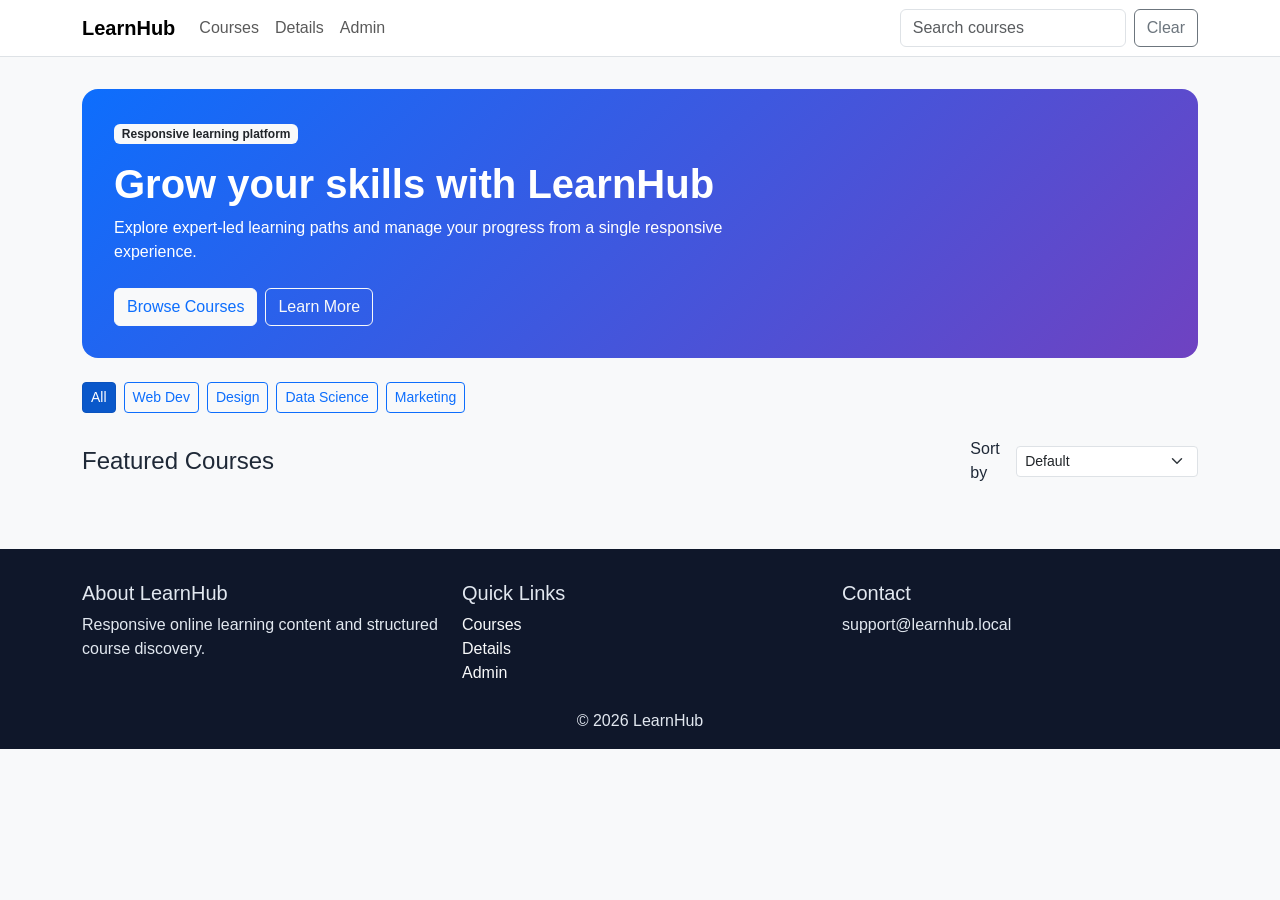
==== index.html @ 7206ac58 "feat(ui): implement raw skeleton pages" ====
<!DOCTYPE html>
<html lang="en">
  <head>
    <meta charset="UTF-8" />
    <meta name="viewport" content="width=device-width, initial-scale=1.0" />
    <title>LearnHub - Course Catalog</title>
    <link
      href="https://cdn.jsdelivr.net/npm/bootstrap@5.3.3/dist/css/bootstrap.min.css"
      rel="stylesheet"
      integrity="sha384-QWTKZyjpPEjISv5WaRU9OFeRpok6YctnYmDr5pNlyT2bRjXh0JMhjY6hW+ALEwIH"
      crossorigin="anonymous"
    />
    <link rel="stylesheet" href="css/style.css" />
    <link rel="stylesheet" href="css/components.css" />
  </head>
  <body data-page="index" data-controller="course-list-page" class="page-shell">
    <header class="site-header">
      <nav class="navbar navbar-expand-lg navbar-light" id="site-navbar">
        <div class="container">
          <a class="navbar-brand" href="index.html">LearnHub</a>
          <button class="navbar-toggler" type="button" data-bs-toggle="collapse" data-bs-target="#primary-nav">
            <span class="navbar-toggler-icon"></span>
          </button>
          <div class="collapse navbar-collapse" id="primary-nav">
            <ul class="navbar-nav me-auto mb-2 mb-lg-0">
              <li class="nav-item"><a class="nav-link" href="index.html">Courses</a></li>
              <li class="nav-item"><a class="nav-link" href="course-detail.html">Details</a></li>
              <li class="nav-item"><a class="nav-link" href="admin.html">Admin</a></li>
            </ul>
            <form class="d-flex gap-2" role="search">
              <input
                id="course-search"
                class="form-control"
                type="search"
                placeholder="Search courses"
                aria-label="Search courses"
                data-search-input
              />
              <button id="clear-search" class="btn btn-outline-secondary" type="button">Clear</button>
            </form>
          </div>
        </div>
      </nav>
    </header>

    <main class="site-main" id="main-content">
      <div class="container">
        <section class="hero-banner content-section" id="hero-banner" data-controller="hero-banner">
          <div class="row align-items-center g-4">
            <div class="col-lg-8">
              <span class="badge bg-light text-dark mb-3">Responsive learning platform</span>
              <h1 class="display-6 fw-bold">Grow your skills with LearnHub</h1>
              <p class="mb-4">Explore expert-led learning paths and manage your progress from a single responsive experience.</p>
              <div class="d-flex flex-wrap gap-2">
                <a class="btn btn-light" href="#course-grid">Browse Courses</a>
                <a class="btn btn-outline-light" href="course-detail.html">Learn More</a>
              </div>
            </div>
          </div>
        </section>

        <section class="content-section" id="category-section" data-controller="category-filter">
          <div class="d-flex flex-wrap gap-2" id="category-tabs" data-category-tabs>
            <button class="btn btn-sm btn-primary active" type="button" data-category="all">All</button>
            <button class="btn btn-sm btn-outline-primary" type="button" data-category="web-dev">Web Dev</button>
            <button class="btn btn-sm btn-outline-primary" type="button" data-category="design">Design</button>
            <button class="btn btn-sm btn-outline-primary" type="button" data-category="data-science">Data Science</button>
            <button class="btn btn-sm btn-outline-primary" type="button" data-category="marketing">Marketing</button>
          </div>
        </section>

        <section class="content-section" id="course-list-section" data-controller="course-grid-section">
          <div class="d-flex flex-column flex-md-row align-items-md-center justify-content-between gap-2 mb-3">
            <h2 class="h4 mb-0">Featured Courses</h2>
            <div class="d-flex align-items-center gap-2">
              <label class="form-label mb-0" for="sort-course-list">Sort by</label>
              <select id="sort-course-list" class="form-select form-select-sm" data-sort-select>
                <option value="default">Default</option>
                <option value="price-asc">Price: Low to High</option>
                <option value="price-desc">Price: High to Low</option>
                <option value="rating-desc">Rating: High to Low</option>
              </select>
            </div>
          </div>
          <div id="course-grid" class="row g-4" data-course-grid></div>
          <div id="course-empty-state" class="empty-state d-none" data-empty-state>No courses found.</div>
        </section>
      </div>
    </main>

    <footer class="site-footer">
      <div class="container">
        <div class="row g-4">
          <div class="col-md-4">
            <h5>About LearnHub</h5>
            <p class="mb-0">Responsive online learning content and structured course discovery.</p>
          </div>
          <div class="col-md-4">
            <h5>Quick Links</h5>
            <ul class="list-unstyled mb-0">
              <li><a class="text-decoration-none text-light" href="index.html">Courses</a></li>
              <li><a class="text-decoration-none text-light" href="course-detail.html">Details</a></li>
              <li><a class="text-decoration-none text-light" href="admin.html">Admin</a></li>
            </ul>
          </div>
          <div class="col-md-4">
            <h5>Contact</h5>
            <p class="mb-0">support@learnhub.local</p>
          </div>
        </div>
        <p class="text-center mt-4 mb-0">© 2026 LearnHub</p>
      </div>
    </footer>

    <script src="https://cdn.jsdelivr.net/npm/bootstrap@5.3.3/dist/js/bootstrap.bundle.min.js" integrity="sha384-YvpcrYf0tY3lHB60NNkmXc5s9fDVZLESaAA55NDzOxhy9GkcIdslK1eN7N6jIeHz" crossorigin="anonymous"></script>
    <script src="js/app.js"></script>
    <script src="js/controllers/index-controller.js"></script>
    <script src="js/pages/index.js"></script>
  </body>
</html>
---- css/style.css ----
/* Global foundation styles */
:root {
  --brand-primary: #0d6efd;
  --brand-primary-dark: #0b5ed7;
  --surface: #ffffff;
  --surface-muted: #f8f9fa;
  --text: #1f2937;
  --muted: #6c757d;
  --border: #dee2e6;
  --shadow: 0 0.5rem 1rem rgba(0, 0, 0, 0.08);
  --radius: 0.75rem;
}

* {
  box-sizing: border-box;
}

body {
  font-family: "Segoe UI", Roboto, Helvetica, Arial, sans-serif;
  margin: 0;
  background: var(--surface-muted);
  color: var(--text);
}

img {
  max-width: 100%;
  display: block;
}

.page-shell {
  min-height: 100vh;
}

.site-header {
  background: var(--surface);
  border-bottom: 1px solid var(--border);
}

.site-main {
  padding: 2rem 0 3rem;
}

.site-footer {
  background: #0f172a;
  color: #e2e8f0;
  padding: 2rem 0 1rem;
}

.page-card {
  background: var(--surface);
  border: 1px solid var(--border);
  border-radius: var(--radius);
  box-shadow: var(--shadow);
}

.content-section {
  margin-bottom: 1.5rem;
}

.panel-heading {
  margin-bottom: 1rem;
}

[data-controller] {
  min-height: 1px;
}

@media (max-width: 767.98px) {
  .site-main {
    padding-top: 1rem;
  }
}
---- css/components.css ----
/* Shared component styles */
.navbar-brand {
  font-weight: 700;
}

.hero-banner {
  background: linear-gradient(135deg, #0d6efd, #6f42c1);
  color: #fff;
  border-radius: 1rem;
  padding: 2rem;
}

.hero-banner .btn-light {
  color: #0d6efd;
}

.card-hover {
  transition: transform 0.15s ease, box-shadow 0.15s ease;
}

.card-hover:hover {
  transform: translateY(-2px);
  box-shadow: 0 0.75rem 1.25rem rgba(0, 0, 0, 0.12);
}

.status-pill {
  display: inline-flex;
  align-items: center;
  gap: 0.25rem;
  padding: 0.3rem 0.65rem;
  border-radius: 999px;
  background: rgba(13, 110, 253, 0.1);
  color: var(--brand-primary-dark);
  font-size: 0.85rem;
}

.empty-state {
  padding: 1.5rem;
  border: 1px dashed var(--border);
  border-radius: var(--radius);
  text-align: center;
  background: #fff;
}
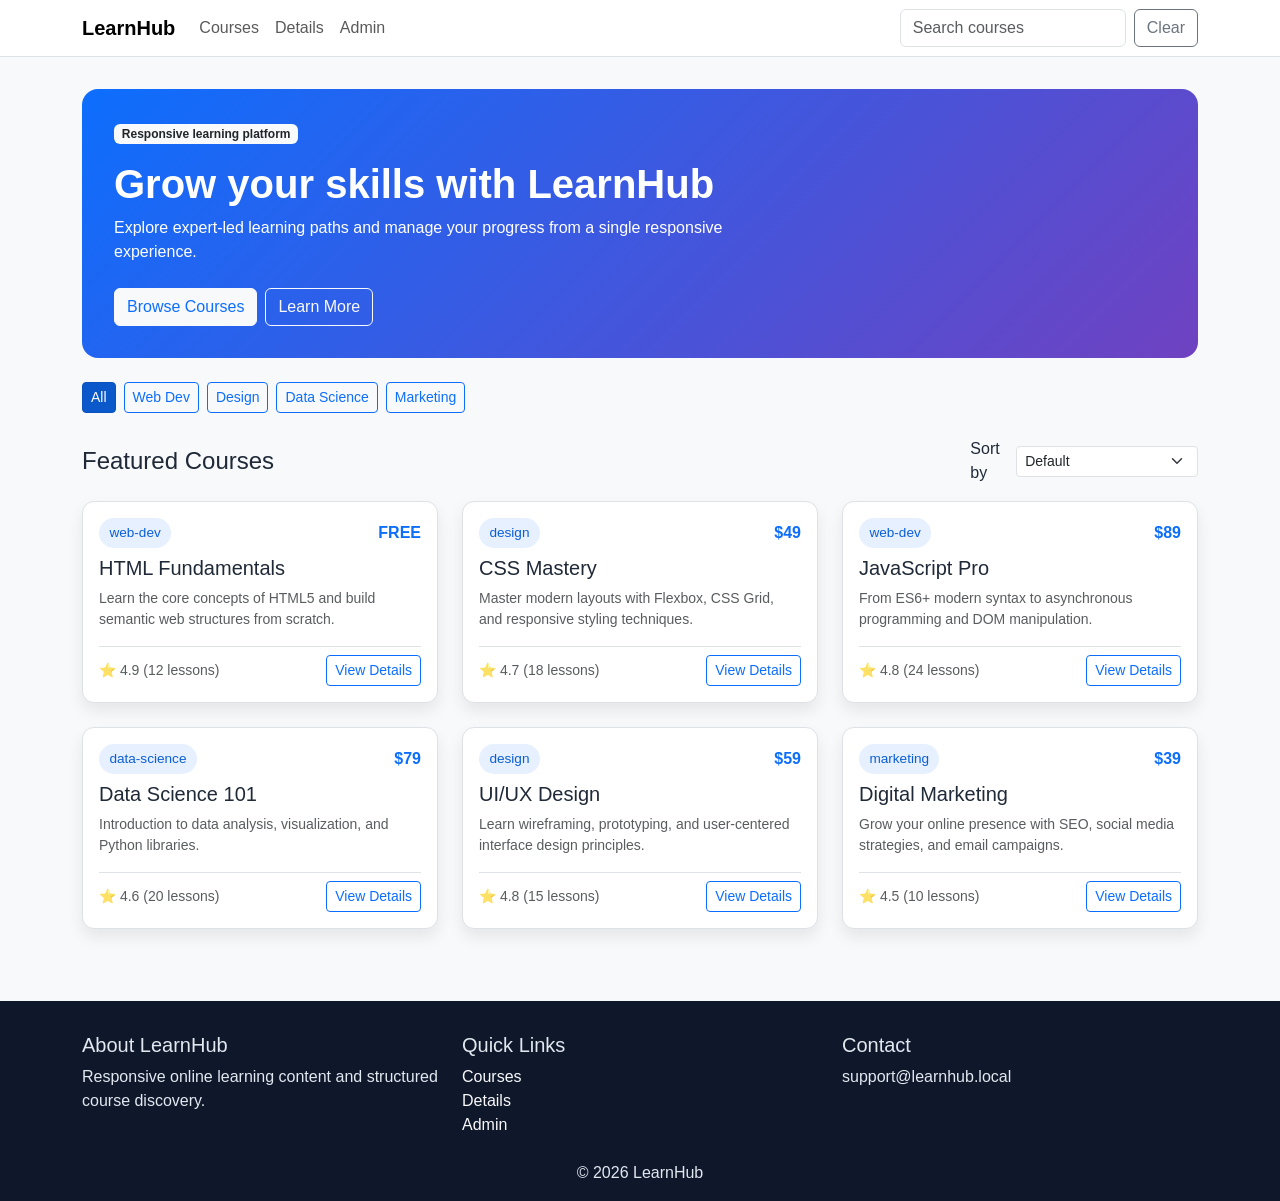
==== commit 0b9e737a: "đã thay đổi ở app.js js/controllers, html, css" ====
--- a/index.html
+++ b/index.html
@@ -27,7 +27,7 @@
               <li class="nav-item"><a class="nav-link" href="course-detail.html">Details</a></li>
               <li class="nav-item"><a class="nav-link" href="admin.html">Admin</a></li>
             </ul>
-            <form class="d-flex gap-2" role="search">
+            <form class="d-flex gap-2" role="search" onsubmit="return false;">
               <input
                 id="course-search"
                 class="form-control"
@@ -83,7 +83,7 @@
             </div>
           </div>
           <div id="course-grid" class="row g-4" data-course-grid></div>
-          <div id="course-empty-state" class="empty-state d-none" data-empty-state>No courses found.</div>
+          <div id="course-empty-state" class="empty-state d-none mt-3" data-empty-state>No courses found.</div>
         </section>
       </div>
     </main>
@@ -117,4 +117,4 @@
     <script src="js/controllers/index-controller.js"></script>
     <script src="js/pages/index.js"></script>
   </body>
-</html>
+</html>
--- a/css/style.css
+++ b/css/style.css
@@ -69,4 +69,4 @@
   .site-main {
     padding-top: 1rem;
   }
-}
+}
--- a/css/components.css
+++ b/css/components.css
@@ -40,4 +40,4 @@
   border-radius: var(--radius);
   text-align: center;
   background: #fff;
-}
+}
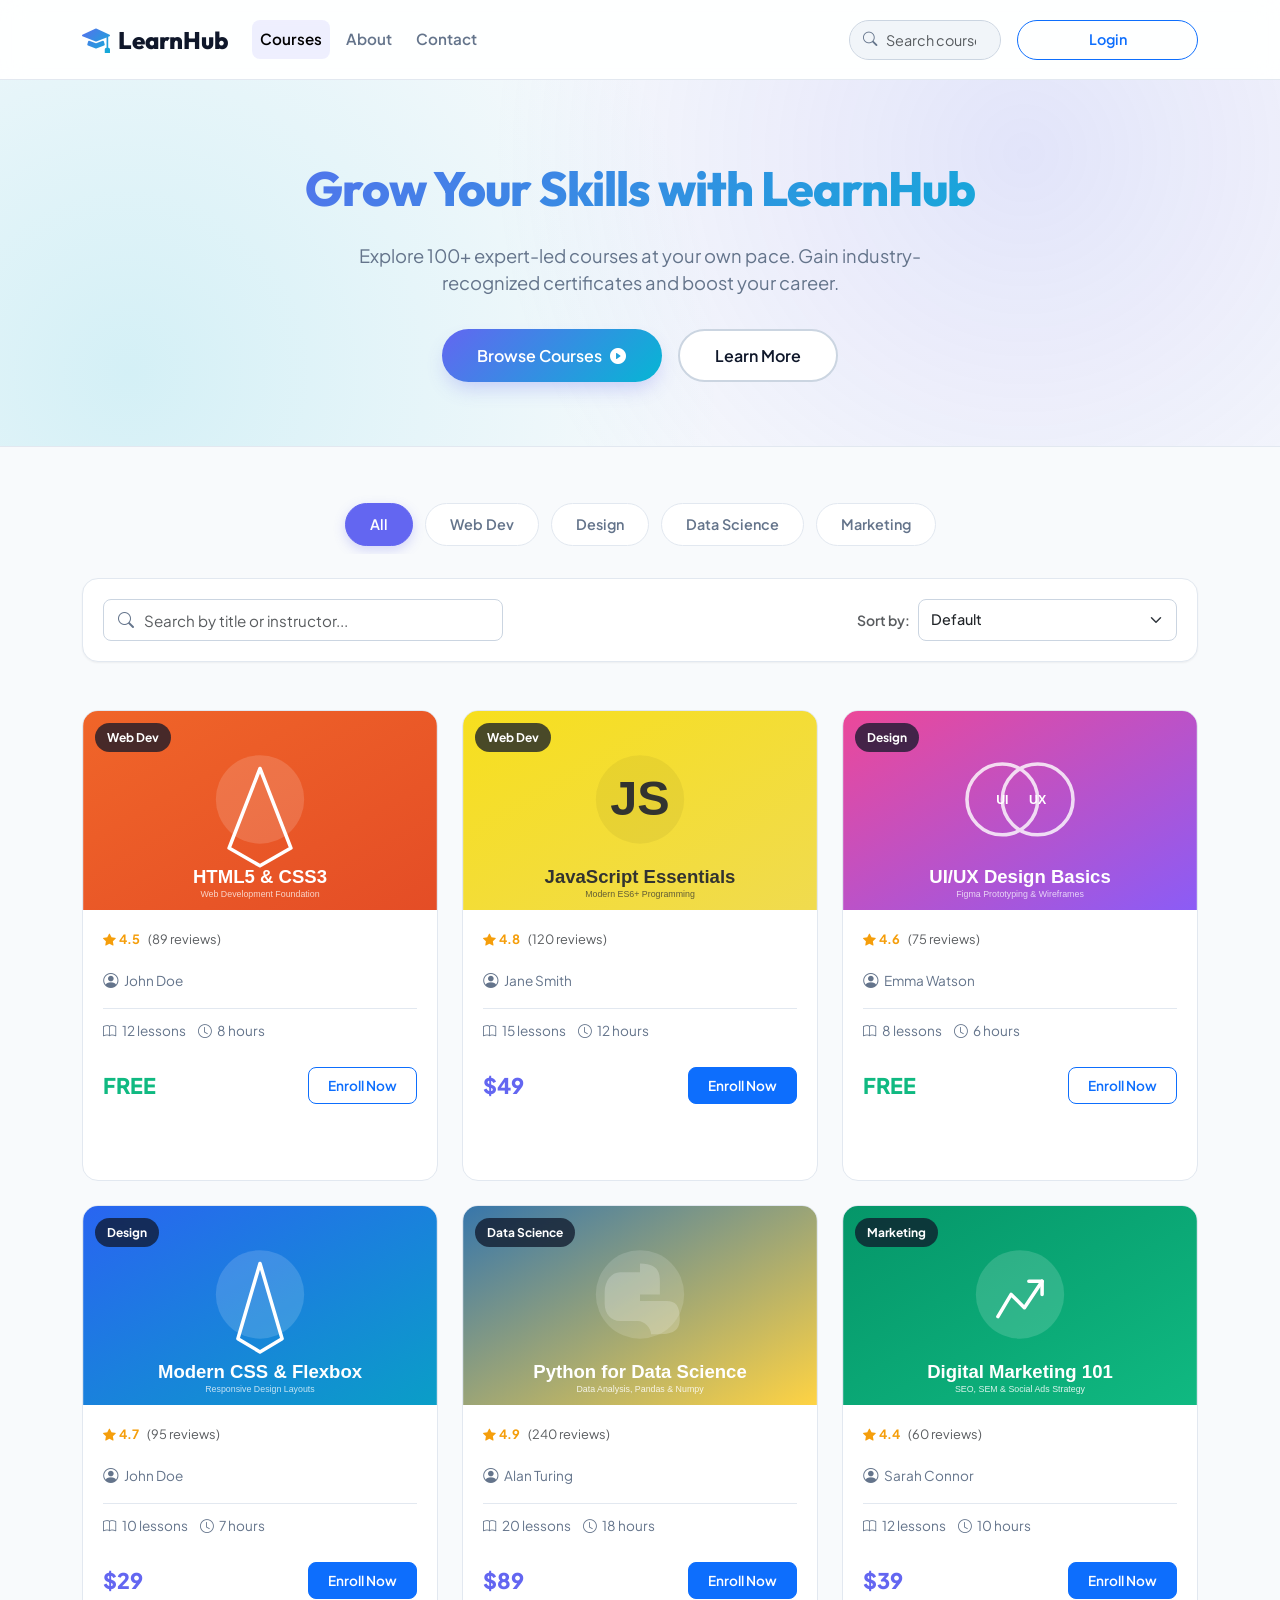
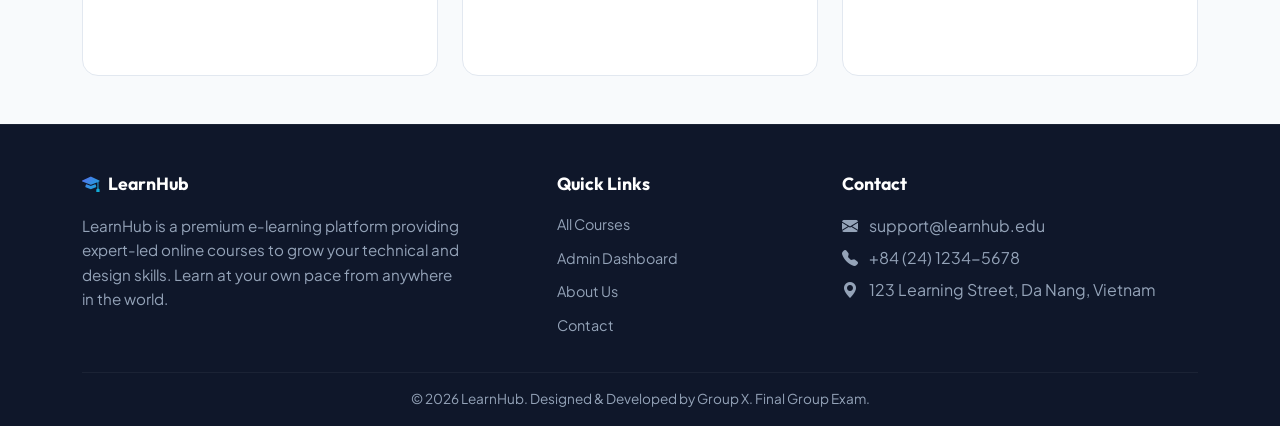
==== commit 64948040: "feat(fe): add static ui code" ====
--- a/index.html
+++ b/index.html
@@ -1,120 +1,344 @@
 <!DOCTYPE html>
-<html lang="en">
-  <head>
-    <meta charset="UTF-8" />
-    <meta name="viewport" content="width=device-width, initial-scale=1.0" />
-    <title>LearnHub - Course Catalog</title>
-    <link
-      href="https://cdn.jsdelivr.net/npm/bootstrap@5.3.3/dist/css/bootstrap.min.css"
-      rel="stylesheet"
-      integrity="sha384-QWTKZyjpPEjISv5WaRU9OFeRpok6YctnYmDr5pNlyT2bRjXh0JMhjY6hW+ALEwIH"
-      crossorigin="anonymous"
-    />
-    <link rel="stylesheet" href="css/style.css" />
-    <link rel="stylesheet" href="css/components.css" />
-  </head>
-  <body data-page="index" data-controller="course-list-page" class="page-shell">
-    <header class="site-header">
-      <nav class="navbar navbar-expand-lg navbar-light" id="site-navbar">
+<html lang="vi">
+<head>
+    <meta charset="UTF-8">
+    <meta name="viewport" content="width=device-width, initial-scale=1.0">
+    <title>LearnHub - Nền Tảng Học Trực Tuyến Hàng Đầu</title>
+    
+    <!-- Google Fonts -->
+    <link rel="preconnect" href="https://fonts.googleapis.com">
+    <link rel="preconnect" href="https://fonts.gstatic.com" crossorigin>
+    <link href="https://fonts.googleapis.com/css2?family=Outfit:wght@300;400;500;600;700;800&family=Plus+Jakarta+Sans:wght@300;400;500;600;700;800&display=swap" rel="stylesheet">
+    
+    <!-- Bootstrap CSS CDN + Bootstrap Icons CDN -->
+    <link rel="stylesheet" href="https://cdn.jsdelivr.net/npm/bootstrap@5.3.3/dist/css/bootstrap.min.css">
+    <link rel="stylesheet" href="https://cdn.jsdelivr.net/npm/bootstrap-icons@1.11.2/font/bootstrap-icons.min.css">
+    
+    <!-- Custom Style -->
+    <link rel="stylesheet" href="style.css">
+</head>
+<body>
+
+    <!-- Shared Navbar -->
+    <nav class="navbar navbar-expand-lg navbar-custom">
         <div class="container">
-          <a class="navbar-brand" href="index.html">LearnHub</a>
-          <button class="navbar-toggler" type="button" data-bs-toggle="collapse" data-bs-target="#primary-nav">
-            <span class="navbar-toggler-icon"></span>
-          </button>
-          <div class="collapse navbar-collapse" id="primary-nav">
-            <ul class="navbar-nav me-auto mb-2 mb-lg-0">
-              <li class="nav-item"><a class="nav-link" href="index.html">Courses</a></li>
-              <li class="nav-item"><a class="nav-link" href="course-detail.html">Details</a></li>
-              <li class="nav-item"><a class="nav-link" href="admin.html">Admin</a></li>
-            </ul>
-            <form class="d-flex gap-2" role="search" onsubmit="return false;">
-              <input
-                id="course-search"
-                class="form-control"
-                type="search"
-                placeholder="Search courses"
-                aria-label="Search courses"
-                data-search-input
-              />
-              <button id="clear-search" class="btn btn-outline-secondary" type="button">Clear</button>
-            </form>
-          </div>
-        </div>
-      </nav>
-    </header>
-
-    <main class="site-main" id="main-content">
-      <div class="container">
-        <section class="hero-banner content-section" id="hero-banner" data-controller="hero-banner">
-          <div class="row align-items-center g-4">
-            <div class="col-lg-8">
-              <span class="badge bg-light text-dark mb-3">Responsive learning platform</span>
-              <h1 class="display-6 fw-bold">Grow your skills with LearnHub</h1>
-              <p class="mb-4">Explore expert-led learning paths and manage your progress from a single responsive experience.</p>
-              <div class="d-flex flex-wrap gap-2">
-                <a class="btn btn-light" href="#course-grid">Browse Courses</a>
-                <a class="btn btn-outline-light" href="course-detail.html">Learn More</a>
-              </div>
-            </div>
-          </div>
-        </section>
-
-        <section class="content-section" id="category-section" data-controller="category-filter">
-          <div class="d-flex flex-wrap gap-2" id="category-tabs" data-category-tabs>
-            <button class="btn btn-sm btn-primary active" type="button" data-category="all">All</button>
-            <button class="btn btn-sm btn-outline-primary" type="button" data-category="web-dev">Web Dev</button>
-            <button class="btn btn-sm btn-outline-primary" type="button" data-category="design">Design</button>
-            <button class="btn btn-sm btn-outline-primary" type="button" data-category="data-science">Data Science</button>
-            <button class="btn btn-sm btn-outline-primary" type="button" data-category="marketing">Marketing</button>
-          </div>
-        </section>
-
-        <section class="content-section" id="course-list-section" data-controller="course-grid-section">
-          <div class="d-flex flex-column flex-md-row align-items-md-center justify-content-between gap-2 mb-3">
-            <h2 class="h4 mb-0">Featured Courses</h2>
-            <div class="d-flex align-items-center gap-2">
-              <label class="form-label mb-0" for="sort-course-list">Sort by</label>
-              <select id="sort-course-list" class="form-select form-select-sm" data-sort-select>
-                <option value="default">Default</option>
-                <option value="price-asc">Price: Low to High</option>
-                <option value="price-desc">Price: High to Low</option>
-                <option value="rating-desc">Rating: High to Low</option>
-              </select>
-            </div>
-          </div>
-          <div id="course-grid" class="row g-4" data-course-grid></div>
-          <div id="course-empty-state" class="empty-state d-none mt-3" data-empty-state>No courses found.</div>
-        </section>
-      </div>
+            <a class="navbar-brand-custom" href="index.html" id="nav-logo">
+                <i class="bi bi-mortarboard-fill"></i>
+                <span>LearnHub</span>
+            </a>
+            
+            <button class="navbar-toggler border-0" type="button" data-bs-toggle="collapse" data-bs-target="#navbarContent" aria-controls="navbarContent" aria-expanded="false" aria-label="Toggle navigation">
+                <span class="navbar-toggler-icon"></span>
+            </button>
+            
+            <div class="collapse navbar-collapse" id="navbarContent">
+                <ul class="navbar-nav me-auto mb-2 mb-lg-0 ms-lg-4 gap-2">
+                    <li class="nav-item">
+                        <a class="nav-link nav-link-custom active" href="index.html" id="nav-home">Courses</a>
+                    </li>
+                    <li class="nav-item">
+                        <a class="nav-link nav-link-custom" href="#" id="nav-about">About</a>
+                    </li>
+                    <li class="nav-item">
+                        <a class="nav-link nav-link-custom" href="#" id="nav-contact">Contact</a>
+                    </li>
+                </ul>
+                
+                <div class="d-flex align-items-center flex-column flex-lg-row gap-3">
+                    <!-- Search Input in Navbar -->
+                    <div class="nav-search w-100">
+                        <i class="bi bi-search"></i>
+                        <input type="text" class="form-control" id="nav-search-input" placeholder="Search courses...">
+                        <i class="bi bi-x-circle-fill clear-search" id="nav-search-clear" aria-label="Clear Search"></i>
+                    </div>
+                    
+                    <button class="btn btn-outline-primary btn-login w-100" id="btn-login-trigger">Login</button>
+                </div>
+            </div>
+        </div>
+    </nav>
+
+    <!-- Hero Section -->
+    <section class="hero-section">
+        <div class="container">
+            <h1 class="hero-title text-gradient">Grow Your Skills with LearnHub</h1>
+            <p class="hero-desc">Explore 100+ expert-led courses at your own pace. Gain industry-recognized certificates and boost your career.</p>
+            <div class="d-flex flex-column flex-sm-row justify-content-center gap-3">
+                <a href="#courses-area" class="btn btn-hero-primary d-inline-flex align-items-center justify-content-center gap-2">
+                    Browse Courses <i class="bi bi-play-circle-fill"></i>
+                </a>
+                <a href="#" class="btn btn-hero-secondary">Learn More</a>
+            </div>
+        </div>
+    </section>
+
+    <!-- Main Workspace -->
+    <main class="container py-5" id="courses-area">
+        
+        <!-- Category Filter Tabs -->
+        <div class="category-tabs-container mb-4">
+            <div class="category-tabs" id="category-tabs-list" role="tablist">
+                <button class="category-tab active" data-category="All" role="tab" aria-selected="true">All</button>
+                <button class="category-tab" data-category="Web Dev" role="tab" aria-selected="false">Web Dev</button>
+                <button class="category-tab" data-category="Design" role="tab" aria-selected="false">Design</button>
+                <button class="category-tab" data-category="Data Science" role="tab" aria-selected="false">Data Science</button>
+                <button class="category-tab" data-category="Marketing" role="tab" aria-selected="false">Marketing</button>
+            </div>
+        </div>
+
+        <!-- Toolbar / Controls (Search + Sort) -->
+        <div class="controls-container d-flex flex-column flex-md-row justify-content-between align-items-center gap-3 mb-5">
+            <div class="search-grid-control">
+                <i class="bi bi-search"></i>
+                <input type="text" class="form-control" id="grid-search-input" placeholder="Search by title or instructor...">
+            </div>
+            
+            <div class="d-flex align-items-center gap-2 w-100 justify-content-md-end" style="max-width: 320px;">
+                <label for="sort-dropdown" class="text-muted small fw-semibold text-nowrap">Sort by:</label>
+                <select class="form-select sort-select w-100" id="sort-dropdown">
+                    <option value="default" selected>Default</option>
+                    <option value="price-asc">Price: Low to High</option>
+                    <option value="price-desc">Price: High to Low</option>
+                    <option value="rating-desc">Rating: High to Low</option>
+                </select>
+            </div>
+        </div>
+
+        <!-- Course Cards Grid -->
+        <div class="row row-cols-1 row-cols-md-2 row-cols-lg-3 g-4" id="courses-grid">
+            
+            <!-- Card 1: HTML5 & CSS3 Fundamentals -->
+            <div class="col course-card-item" data-category="Web Dev" data-price="0" data-rating="4.5">
+                <div class="course-card">
+                    <div class="course-image-wrapper">
+                        <img src="images/html.svg" alt="HTML5 & CSS3 Fundamentals">
+                        <span class="course-badge">Web Dev</span>
+                    </div>
+                    <div class="course-body">
+                        <div class="course-meta">
+                            <span class="course-rating">
+                                <i class="bi bi-star-fill"></i> 4.5
+                            </span>
+                            <span class="text-muted">(89 reviews)</span>
+                        </div>
+                        <h3 class="course-title">HTML5 & CSS3 Fundamentals for Beginners</h3>
+                        <div class="course-instructor">
+                            <i class="bi bi-person-circle"></i>
+                            <span>John Doe</span>
+                        </div>
+                        <div class="course-info-list">
+                            <span><i class="bi bi-book"></i> 12 lessons</span>
+                            <span><i class="bi bi-clock"></i> 8 hours</span>
+                        </div>
+                    </div>
+                    <div class="course-footer">
+                        <span class="course-price free">FREE</span>
+                        <a href="course-detail.html?id=1" class="btn btn-outline-primary btn-enroll">Enroll Now</a>
+                    </div>
+                </div>
+            </div>
+
+            <!-- Card 2: JavaScript Essentials -->
+            <div class="col course-card-item" data-category="Web Dev" data-price="49" data-rating="4.8">
+                <div class="course-card">
+                    <div class="course-image-wrapper">
+                        <img src="images/javascript.svg" alt="JavaScript Essentials">
+                        <span class="course-badge">Web Dev</span>
+                    </div>
+                    <div class="course-body">
+                        <div class="course-meta">
+                            <span class="course-rating">
+                                <i class="bi bi-star-fill"></i> 4.8
+                            </span>
+                            <span class="text-muted">(120 reviews)</span>
+                        </div>
+                        <h3 class="course-title">JavaScript Essentials & ES6+ Concepts</h3>
+                        <div class="course-instructor">
+                            <i class="bi bi-person-circle"></i>
+                            <span>Jane Smith</span>
+                        </div>
+                        <div class="course-info-list">
+                            <span><i class="bi bi-book"></i> 15 lessons</span>
+                            <span><i class="bi bi-clock"></i> 12 hours</span>
+                        </div>
+                    </div>
+                    <div class="course-footer">
+                        <span class="course-price">$49</span>
+                        <a href="course-detail.html?id=2" class="btn btn-primary btn-enroll">Enroll Now</a>
+                    </div>
+                </div>
+            </div>
+
+            <!-- Card 3: UI/UX Design Basics -->
+            <div class="col course-card-item" data-category="Design" data-price="0" data-rating="4.6">
+                <div class="course-card">
+                    <div class="course-image-wrapper">
+                        <img src="images/uiux.svg" alt="UI/UX Design Basics">
+                        <span class="course-badge">Design</span>
+                    </div>
+                    <div class="course-body">
+                        <div class="course-meta">
+                            <span class="course-rating">
+                                <i class="bi bi-star-fill"></i> 4.6
+                            </span>
+                            <span class="text-muted">(75 reviews)</span>
+                        </div>
+                        <h3 class="course-title">UI/UX Design Basics & Figma Prototype</h3>
+                        <div class="course-instructor">
+                            <i class="bi bi-person-circle"></i>
+                            <span>Emma Watson</span>
+                        </div>
+                        <div class="course-info-list">
+                            <span><i class="bi bi-book"></i> 8 lessons</span>
+                            <span><i class="bi bi-clock"></i> 6 hours</span>
+                        </div>
+                    </div>
+                    <div class="course-footer">
+                        <span class="course-price free">FREE</span>
+                        <a href="course-detail.html?id=3" class="btn btn-outline-primary btn-enroll">Enroll Now</a>
+                    </div>
+                </div>
+            </div>
+
+            <!-- Card 4: Modern CSS & Responsive Design -->
+            <div class="col course-card-item" data-category="Design" data-price="29" data-rating="4.7">
+                <div class="course-card">
+                    <div class="course-image-wrapper">
+                        <img src="images/css.svg" alt="Modern CSS">
+                        <span class="course-badge">Design</span>
+                    </div>
+                    <div class="course-body">
+                        <div class="course-meta">
+                            <span class="course-rating">
+                                <i class="bi bi-star-fill"></i> 4.7
+                            </span>
+                            <span class="text-muted">(95 reviews)</span>
+                        </div>
+                        <h3 class="course-title">Modern CSS: Flexbox, Grid & Sass</h3>
+                        <div class="course-instructor">
+                            <i class="bi bi-person-circle"></i>
+                            <span>John Doe</span>
+                        </div>
+                        <div class="course-info-list">
+                            <span><i class="bi bi-book"></i> 10 lessons</span>
+                            <span><i class="bi bi-clock"></i> 7 hours</span>
+                        </div>
+                    </div>
+                    <div class="course-footer">
+                        <span class="course-price">$29</span>
+                        <a href="course-detail.html?id=4" class="btn btn-primary btn-enroll">Enroll Now</a>
+                    </div>
+                </div>
+            </div>
+
+            <!-- Card 5: Python for Data Science -->
+            <div class="col course-card-item" data-category="Data Science" data-price="89" data-rating="4.9">
+                <div class="course-card">
+                    <div class="course-image-wrapper">
+                        <img src="images/python.svg" alt="Python for Data Science">
+                        <span class="course-badge">Data Science</span>
+                    </div>
+                    <div class="course-body">
+                        <div class="course-meta">
+                            <span class="course-rating">
+                                <i class="bi bi-star-fill"></i> 4.9
+                            </span>
+                            <span class="text-muted">(240 reviews)</span>
+                        </div>
+                        <h3 class="course-title">Python for Data Science & Analytics</h3>
+                        <div class="course-instructor">
+                            <i class="bi bi-person-circle"></i>
+                            <span>Alan Turing</span>
+                        </div>
+                        <div class="course-info-list">
+                            <span><i class="bi bi-book"></i> 20 lessons</span>
+                            <span><i class="bi bi-clock"></i> 18 hours</span>
+                        </div>
+                    </div>
+                    <div class="course-footer">
+                        <span class="course-price">$89</span>
+                        <a href="course-detail.html?id=5" class="btn btn-primary btn-enroll">Enroll Now</a>
+                    </div>
+                </div>
+            </div>
+
+            <!-- Card 6: Digital Marketing 101 -->
+            <div class="col course-card-item" data-category="Marketing" data-price="39" data-rating="4.4">
+                <div class="course-card">
+                    <div class="course-image-wrapper">
+                        <img src="images/marketing.svg" alt="Digital Marketing 101">
+                        <span class="course-badge">Marketing</span>
+                    </div>
+                    <div class="course-body">
+                        <div class="course-meta">
+                            <span class="course-rating">
+                                <i class="bi bi-star-fill"></i> 4.4
+                            </span>
+                            <span class="text-muted">(60 reviews)</span>
+                        </div>
+                        <h3 class="course-title">Digital Marketing 101: SEO & Social Ads</h3>
+                        <div class="course-instructor">
+                            <i class="bi bi-person-circle"></i>
+                            <span>Sarah Connor</span>
+                        </div>
+                        <div class="course-info-list">
+                            <span><i class="bi bi-book"></i> 12 lessons</span>
+                            <span><i class="bi bi-clock"></i> 10 hours</span>
+                        </div>
+                    </div>
+                    <div class="course-footer">
+                        <span class="course-price">$39</span>
+                        <a href="course-detail.html?id=6" class="btn btn-primary btn-enroll">Enroll Now</a>
+                    </div>
+                </div>
+            </div>
+
+        </div>
+
+        <!-- No Courses Found Message -->
+        <div class="no-courses-found text-center my-5" id="no-courses-message">
+            <div class="empty-state-icon text-muted mb-3"><i class="bi bi-search fs-1"></i></div>
+            <h4 class="fw-bold">No courses found</h4>
+            <p class="text-muted">We couldn't find any courses matching your search criteria. Please try again with a different term.</p>
+            <button class="btn btn-primary mt-2 px-4" id="btn-reset-filters">Reset Filters</button>
+        </div>
     </main>
 
-    <footer class="site-footer">
-      <div class="container">
-        <div class="row g-4">
-          <div class="col-md-4">
-            <h5>About LearnHub</h5>
-            <p class="mb-0">Responsive online learning content and structured course discovery.</p>
-          </div>
-          <div class="col-md-4">
-            <h5>Quick Links</h5>
-            <ul class="list-unstyled mb-0">
-              <li><a class="text-decoration-none text-light" href="index.html">Courses</a></li>
-              <li><a class="text-decoration-none text-light" href="course-detail.html">Details</a></li>
-              <li><a class="text-decoration-none text-light" href="admin.html">Admin</a></li>
-            </ul>
-          </div>
-          <div class="col-md-4">
-            <h5>Contact</h5>
-            <p class="mb-0">support@learnhub.local</p>
-          </div>
-        </div>
-        <p class="text-center mt-4 mb-0">© 2026 LearnHub</p>
-      </div>
+    <!-- Shared Footer -->
+    <footer class="footer-custom pt-5 pb-3">
+        <div class="container">
+            <div class="row g-4 mb-4">
+                <div class="col-12 col-md-5">
+                    <h4 class="footer-title d-flex align-items-center gap-2">
+                        <i class="bi bi-mortarboard-fill text-gradient"></i> LearnHub
+                    </h4>
+                    <p style="font-size: 0.95rem; line-height: 1.6; max-width: 380px;">LearnHub is a premium e-learning platform providing expert-led online courses to grow your technical and design skills. Learn at your own pace from anywhere in the world.</p>
+                </div>
+                <div class="col-6 col-md-3">
+                    <h4 class="footer-title">Quick Links</h4>
+                    <a href="index.html" class="footer-link">All Courses</a>
+                    <a href="admin.html" class="footer-link">Admin Dashboard</a>
+                    <a href="#" class="footer-link">About Us</a>
+                    <a href="#" class="footer-link">Contact</a>
+                </div>
+                <div class="col-6 col-md-4">
+                    <h4 class="footer-title">Contact</h4>
+                    <p class="mb-2"><i class="bi bi-envelope-fill me-2"></i> support@learnhub.edu</p>
+                    <p class="mb-2"><i class="bi bi-telephone-fill me-2"></i> +84 (24) 1234-5678</p>
+                    <p class="mb-0"><i class="bi bi-geo-alt-fill me-2"></i> 123 Learning Street, Da Nang, Vietnam</p>
+                </div>
+            </div>
+            
+            <div class="copyright-line pt-3 text-center">
+                <p class="mb-0">&copy; 2026 LearnHub. Designed & Developed by Group X. Final Group Exam.</p>
+            </div>
+        </div>
     </footer>
 
-    <script src="https://cdn.jsdelivr.net/npm/bootstrap@5.3.3/dist/js/bootstrap.bundle.min.js" integrity="sha384-YvpcrYf0tY3lHB60NNkmXc5s9fDVZLESaAA55NDzOxhy9GkcIdslK1eN7N6jIeHz" crossorigin="anonymous"></script>
-    <script src="js/app.js"></script>
-    <script src="js/controllers/index-controller.js"></script>
-    <script src="js/pages/index.js"></script>
-  </body>
-</html>+    <!-- Bootstrap Bundle JS CDN -->
+    <script src="https://cdn.jsdelivr.net/npm/bootstrap@5.3.3/dist/js/bootstrap.bundle.min.js"></script>
+    
+    <!-- Link App JS (Shared state) -->
+    <script src="app.js"></script>
+</body>
+</html>
--- a/style.css
+++ b/style.css
@@ -0,0 +1,1393 @@
+@import url('https://fonts.googleapis.com/css2?family=Outfit:wght@300;400;500;600;700;800&family=Plus+Jakarta+Sans:wght@300;400;500;600;700;800&display=swap');
+
+/* Root Variables */
+:root {
+    /* Color Palette */
+    --primary-color: #6366f1; /* Indigo */
+    --primary-hover: #4f46e5;
+    --primary-light: rgba(99, 102, 241, 0.1);
+    --secondary-color: #06b6d4; /* Cyan */
+    --secondary-hover: #0891b2;
+    --success-color: #10b981; /* Emerald */
+    --danger-color: #ef4444; /* Rose */
+    --warning-color: #f59e0b; /* Amber */
+    
+    /* Neutral Colors */
+    --main-bg: #f8fafc;
+    --card-bg: #ffffff;
+    --text-main: #0f172a; /* Slate 900 */
+    --text-muted: #64748b; /* Slate 500 */
+    --border-color: #cbd5e1; /* Slate 300 */
+    --border-light: #e2e8f0; /* Slate 200 */
+    --footer-bg: #0f172a;
+    
+    /* Layout Dimensions */
+    --navbar-height: 80px;
+    --sidebar-width: 260px;
+    --sidebar-collapsed-width: 80px;
+    
+    /* Box Shadows */
+    --shadow-sm: 0 1px 2px 0 rgba(0, 0, 0, 0.05);
+    --shadow-md: 0 4px 6px -1px rgba(0, 0, 0, 0.05), 0 2px 4px -2px rgba(0, 0, 0, 0.05);
+    --shadow-lg: 0 10px 15px -3px rgba(0, 0, 0, 0.08), 0 4px 6px -4px rgba(0, 0, 0, 0.08);
+    --shadow-xl: 0 20px 25px -5px rgba(0, 0, 0, 0.1), 0 8px 10px -6px rgba(0, 0, 0, 0.1);
+    
+    /* Transitions */
+    --transition-fast: all 0.2s cubic-bezier(0.4, 0, 0.2, 1);
+    --transition-normal: all 0.3s cubic-bezier(0.4, 0, 0.2, 1);
+}
+
+/* Global Styles */
+body {
+    font-family: 'Plus Jakarta Sans', 'Outfit', sans-serif;
+    background-color: var(--main-bg);
+    color: var(--text-main);
+    overflow-x: hidden;
+    min-height: 100vh;
+    display: flex;
+    flex-direction: column;
+}
+
+/* Scrollbar styling */
+::-webkit-scrollbar {
+    width: 8px;
+    height: 8px;
+}
+::-webkit-scrollbar-track {
+    background: transparent;
+}
+::-webkit-scrollbar-thumb {
+    background: #cbd5e1;
+    border-radius: 9999px;
+}
+::-webkit-scrollbar-thumb:hover {
+    background: #94a3b8;
+}
+
+/* Common Typography & Layout elements */
+h1, h2, h3, h4, h5, h6 {
+    font-family: 'Outfit', sans-serif;
+    font-weight: 700;
+}
+
+a {
+    color: var(--primary-color);
+    text-decoration: none;
+    transition: var(--transition-fast);
+}
+a:hover {
+    color: var(--primary-hover);
+}
+
+.text-gradient {
+    background: linear-gradient(135deg, var(--primary-color) 0%, var(--secondary-color) 100%);
+    -webkit-background-clip: text;
+    -webkit-text-fill-color: transparent;
+}
+
+/* Shared Navbar */
+.navbar-custom {
+    height: var(--navbar-height);
+    background-color: rgba(255, 255, 255, 0.85);
+    backdrop-filter: blur(12px);
+    -webkit-backdrop-filter: blur(12px);
+    border-bottom: 1px solid var(--border-light);
+    position: sticky;
+    top: 0;
+    z-index: 1030;
+    transition: var(--transition-normal);
+}
+
+.navbar-brand-custom {
+    display: flex;
+    align-items: center;
+    gap: 0.5rem;
+    font-weight: 800;
+    font-size: 1.5rem;
+    font-family: 'Outfit', sans-serif;
+    color: var(--text-main);
+}
+.navbar-brand-custom i {
+    font-size: 1.75rem;
+    background: linear-gradient(135deg, var(--primary-color) 0%, var(--secondary-color) 100%);
+    -webkit-background-clip: text;
+    -webkit-text-fill-color: transparent;
+}
+
+.nav-link-custom {
+    font-weight: 600;
+    color: var(--text-muted);
+    padding: 0.5rem 1rem;
+    border-radius: 8px;
+    font-size: 0.95rem;
+}
+.nav-link-custom:hover, 
+.nav-link-custom.active {
+    color: var(--primary-color);
+    background-color: var(--primary-light);
+}
+
+.nav-search {
+    position: relative;
+    max-width: 260px;
+}
+.nav-search input {
+    border-radius: 9999px;
+    padding-left: 2.25rem;
+    padding-right: 1.5rem;
+    border-color: var(--border-color);
+    background-color: #f1f5f9;
+    font-size: 0.9rem;
+    height: 40px;
+    transition: var(--transition-fast);
+}
+.nav-search input:focus {
+    background-color: #ffffff;
+    box-shadow: 0 0 0 3px rgba(99, 102, 241, 0.15);
+    border-color: var(--primary-color);
+}
+.nav-search i {
+    position: absolute;
+    left: 0.85rem;
+    top: 50%;
+    transform: translateY(-50%);
+    color: var(--text-muted);
+    font-size: 0.9rem;
+}
+.nav-search .clear-search {
+    position: absolute;
+    right: 0.85rem;
+    top: 50%;
+    transform: translateY(-50%);
+    color: var(--text-muted);
+    cursor: pointer;
+    font-size: 0.9rem;
+    display: none;
+}
+
+.btn-login {
+    font-weight: 600;
+    border-radius: 9999px;
+    padding: 0.5rem 1.5rem;
+    font-size: 0.9rem;
+    height: 40px;
+    display: inline-flex;
+    align-items: center;
+    justify-content: center;
+    transition: var(--transition-fast);
+}
+
+/* Shared Footer */
+.footer-custom {
+    background-color: var(--footer-bg);
+    color: #94a3b8;
+    border-top: 1px solid rgba(255, 255, 255, 0.05);
+    margin-top: auto;
+}
+.footer-title {
+    color: #ffffff;
+    font-family: 'Outfit', sans-serif;
+    font-weight: 700;
+    font-size: 1.1rem;
+    margin-bottom: 1.25rem;
+}
+.footer-link {
+    color: #94a3b8;
+    font-size: 0.9rem;
+    display: block;
+    margin-bottom: 0.75rem;
+}
+.footer-link:hover {
+    color: #ffffff;
+    transform: translateX(3px);
+}
+.copyright-line {
+    border-top: 1px solid rgba(255, 255, 255, 0.05);
+    font-size: 0.85rem;
+}
+
+/* Hero Section */
+.hero-section {
+    background: radial-gradient(circle at 80% 20%, rgba(99, 102, 241, 0.15) 0%, rgba(248, 250, 252, 0) 50%),
+                radial-gradient(circle at 10% 80%, rgba(6, 182, 212, 0.15) 0%, rgba(248, 250, 252, 0) 50%);
+    padding: 5rem 0 4rem 0;
+    text-align: center;
+    border-bottom: 1px solid var(--border-light);
+}
+.hero-title {
+    font-size: 3rem;
+    font-weight: 800;
+    line-height: 1.2;
+    letter-spacing: -1px;
+}
+.hero-desc {
+    font-size: 1.15rem;
+    color: var(--text-muted);
+    max-width: 600px;
+    margin: 1.5rem auto 2rem auto;
+}
+.btn-hero-primary {
+    background: linear-gradient(135deg, var(--primary-color) 0%, var(--secondary-color) 100%);
+    color: #ffffff !important;
+    border: none;
+    border-radius: 9999px;
+    font-weight: 600;
+    padding: 0.8rem 2.2rem;
+    box-shadow: 0 10px 20px -5px rgba(99, 102, 241, 0.3);
+    transition: var(--transition-fast);
+}
+.btn-hero-primary:hover {
+    transform: translateY(-2px);
+    box-shadow: 0 12px 24px -5px rgba(99, 102, 241, 0.4);
+}
+.btn-hero-secondary {
+    border: 2px solid var(--border-color);
+    border-radius: 9999px;
+    font-weight: 600;
+    color: var(--text-main);
+    padding: 0.8rem 2.2rem;
+    background: #ffffff;
+    transition: var(--transition-fast);
+}
+.btn-hero-secondary:hover {
+    background: var(--main-bg);
+    border-color: var(--text-muted);
+    transform: translateY(-2px);
+}
+
+/* Category Tabs */
+.category-tabs-container {
+    overflow-x: auto;
+    scrollbar-width: none; /* Firefox */
+}
+.category-tabs-container::-webkit-scrollbar {
+    display: none; /* Chrome/Safari */
+}
+.category-tabs {
+    display: flex;
+    justify-content: center;
+    gap: 0.75rem;
+    border-bottom: none;
+    padding: 0.5rem 0;
+}
+.category-tab {
+    background-color: #ffffff;
+    border: 1px solid var(--border-light);
+    border-radius: 9999px;
+    padding: 0.6rem 1.5rem;
+    color: var(--text-muted);
+    font-weight: 600;
+    font-size: 0.9rem;
+    white-space: nowrap;
+    transition: var(--transition-fast);
+    cursor: pointer;
+}
+.category-tab:hover {
+    background-color: #f1f5f9;
+    color: var(--text-main);
+}
+.category-tab.active {
+    background-color: var(--primary-color);
+    color: #ffffff !important;
+    border-color: var(--primary-color);
+    box-shadow: 0 4px 12px rgba(99, 102, 241, 0.25);
+}
+
+/* Controls (Search, Filter, Sort toolbar on Index) */
+.controls-container {
+    background-color: #ffffff;
+    border: 1px solid var(--border-light);
+    border-radius: 16px;
+    padding: 1.25rem;
+    box-shadow: var(--shadow-sm);
+}
+
+.search-grid-control {
+    position: relative;
+    max-width: 400px;
+    width: 100%;
+}
+.search-grid-control input {
+    border-radius: 8px;
+    padding-left: 2.5rem;
+    border-color: var(--border-color);
+    height: 42px;
+    font-size: 0.95rem;
+}
+.search-grid-control i {
+    position: absolute;
+    left: 0.95rem;
+    top: 50%;
+    transform: translateY(-50%);
+    color: var(--text-muted);
+}
+.search-grid-control input:focus {
+    box-shadow: 0 0 0 3px rgba(99, 102, 241, 0.15);
+    border-color: var(--primary-color);
+}
+
+.sort-select {
+    width: auto;
+    min-width: 180px;
+    border-radius: 8px;
+    border-color: var(--border-color);
+    height: 42px;
+    font-size: 0.9rem;
+    font-weight: 500;
+}
+.sort-select:focus {
+    box-shadow: 0 0 0 3px rgba(99, 102, 241, 0.15);
+    border-color: var(--primary-color);
+}
+
+/* Course Cards Grid */
+.course-card {
+    border: 1px solid var(--border-light);
+    border-radius: 16px;
+    overflow: hidden;
+    height: 100%;
+    background-color: #ffffff;
+    transition: var(--transition-normal);
+}
+.course-card:hover {
+    transform: translateY(-6px);
+    box-shadow: var(--shadow-xl);
+}
+.course-image-wrapper {
+    position: relative;
+    padding-top: 56.25%; /* 16:9 Aspect Ratio */
+    background-color: #e2e8f0;
+    overflow: hidden;
+}
+.course-image-wrapper img {
+    position: absolute;
+    top: 0;
+    left: 0;
+    width: 100%;
+    height: 100%;
+    object-fit: cover;
+    transition: var(--transition-normal);
+}
+.course-card:hover .course-image-wrapper img {
+    transform: scale(1.05);
+}
+.course-badge {
+    position: absolute;
+    top: 0.75rem;
+    left: 0.75rem;
+    background-color: rgba(15, 23, 42, 0.75);
+    color: #ffffff;
+    font-size: 0.75rem;
+    font-weight: 700;
+    padding: 0.35rem 0.75rem;
+    border-radius: 9999px;
+    backdrop-filter: blur(4px);
+    -webkit-backdrop-filter: blur(4px);
+}
+.course-body {
+    padding: 1.25rem;
+    display: flex;
+    flex-direction: column;
+    height: calc(100% - 56.25% - 60px); /* rough approximation */
+}
+.course-meta {
+    display: flex;
+    align-items: center;
+    gap: 0.5rem;
+    font-size: 0.8rem;
+    color: var(--text-muted);
+    margin-bottom: 0.5rem;
+}
+.course-rating {
+    color: var(--warning-color);
+    font-weight: 700;
+    display: flex;
+    align-items: center;
+    gap: 0.2rem;
+}
+.course-title {
+    font-size: 1.15rem;
+    font-weight: 700;
+    line-height: 1.4;
+    margin-bottom: 0.75rem;
+    color: var(--text-main);
+    display: -webkit-box;
+    -webkit-line-clamp: 2;
+    -webkit-box-orient: vertical;
+    overflow: hidden;
+    height: 3.1rem; /* approx 2 lines */
+}
+.course-instructor {
+    font-size: 0.85rem;
+    color: var(--text-muted);
+    display: flex;
+    align-items: center;
+    gap: 0.35rem;
+    margin-bottom: 1rem;
+}
+.course-instructor i {
+    font-size: 0.95rem;
+}
+.course-info-list {
+    display: flex;
+    align-items: center;
+    gap: 0.75rem;
+    font-size: 0.85rem;
+    color: var(--text-muted);
+    padding-top: 0.75rem;
+    border-top: 1px solid var(--border-light);
+    margin-top: auto;
+}
+.course-info-list span {
+    display: flex;
+    align-items: center;
+    gap: 0.3rem;
+}
+.course-footer {
+    display: flex;
+    align-items: center;
+    justify-content: space-between;
+    padding: 0.75rem 1.25rem 1.25rem 1.25rem;
+    background-color: #ffffff;
+    border-top: none;
+}
+.course-price {
+    font-size: 1.35rem;
+    font-weight: 800;
+    color: var(--primary-color);
+}
+.course-price.free {
+    color: var(--success-color);
+}
+.btn-enroll {
+    border-radius: 8px;
+    font-weight: 600;
+    font-size: 0.85rem;
+    padding: 0.45rem 1.2rem;
+    transition: var(--transition-fast);
+}
+
+/* Empty grid message */
+.no-courses-found {
+    padding: 4rem 1rem;
+    text-align: center;
+    background-color: #ffffff;
+    border: 1px dashed var(--border-color);
+    border-radius: 16px;
+    display: none;
+}
+.no-courses-found.show {
+    display: block;
+}
+
+/* Course Detail Page */
+.detail-header-section {
+    background-color: #0f172a;
+    color: #ffffff;
+    padding: 3rem 0;
+    border-bottom: 1px solid rgba(255, 255, 255, 0.05);
+}
+.detail-breadcrumb a {
+    color: #94a3b8;
+}
+.detail-breadcrumb a:hover {
+    color: #ffffff;
+}
+.detail-title {
+    font-size: 2.25rem;
+    font-weight: 800;
+    margin: 1rem 0;
+}
+.detail-meta {
+    display: flex;
+    flex-wrap: wrap;
+    align-items: center;
+    gap: 1.5rem;
+    font-size: 0.9rem;
+    color: #94a3b8;
+}
+.detail-meta span {
+    display: flex;
+    align-items: center;
+    gap: 0.35rem;
+}
+.detail-meta .rating-avg {
+    color: var(--warning-color);
+    font-weight: 700;
+}
+
+.video-player-container {
+    background-color: #000000;
+    border-radius: 16px;
+    overflow: hidden;
+    box-shadow: var(--shadow-lg);
+    aspect-ratio: 16/9;
+    position: relative;
+}
+.video-player-container img {
+    width: 100%;
+    height: 100%;
+    object-fit: cover;
+}
+.video-player-overlay {
+    position: absolute;
+    inset: 0;
+    background-color: rgba(15, 23, 42, 0.5);
+    display: flex;
+    align-items: center;
+    justify-content: center;
+    flex-direction: column;
+    color: #ffffff;
+}
+.play-btn-circle {
+    width: 70px;
+    height: 70px;
+    border-radius: 50%;
+    background-color: rgba(255, 255, 255, 0.9);
+    color: var(--primary-color);
+    display: flex;
+    align-items: center;
+    justify-content: center;
+    font-size: 2rem;
+    cursor: pointer;
+    box-shadow: 0 0 25px rgba(255, 255, 255, 0.5);
+    transition: var(--transition-fast);
+}
+.play-btn-circle:hover {
+    transform: scale(1.1);
+    background-color: #ffffff;
+    color: var(--primary-hover);
+}
+
+.sticky-sidebar {
+    position: sticky;
+    top: calc(var(--navbar-height) + 1.5rem);
+    z-index: 10;
+}
+.purchase-card {
+    border: 1px solid var(--border-light);
+    border-radius: 20px;
+    overflow: hidden;
+    background-color: #ffffff;
+    box-shadow: var(--shadow-lg);
+}
+.purchase-card-img {
+    position: relative;
+    padding-top: 56.25%;
+}
+.purchase-card-img img {
+    position: absolute;
+    inset: 0;
+    width: 100%;
+    height: 100%;
+    object-fit: cover;
+}
+.purchase-card-body {
+    padding: 1.5rem;
+}
+.purchase-price-box {
+    display: flex;
+    align-items: baseline;
+    gap: 0.5rem;
+    margin-bottom: 1.25rem;
+}
+.purchase-price {
+    font-size: 2rem;
+    font-weight: 800;
+    color: var(--text-main);
+}
+.purchase-price.free {
+    color: var(--success-color);
+}
+.btn-enroll-detail {
+    border-radius: 12px;
+    padding: 0.8rem 1.5rem;
+    font-weight: 700;
+    font-size: 1.05rem;
+    width: 100%;
+    background: linear-gradient(135deg, var(--primary-color) 0%, var(--secondary-color) 100%);
+    border: none;
+    box-shadow: 0 6px 20px -5px rgba(99, 102, 241, 0.3);
+    transition: var(--transition-fast);
+}
+.btn-enroll-detail:hover {
+    transform: translateY(-2px);
+    box-shadow: 0 8px 24px -5px rgba(99, 102, 241, 0.45);
+}
+
+.course-includes-list {
+    margin-top: 1.5rem;
+    padding-top: 1.5rem;
+    border-top: 1px solid var(--border-light);
+}
+.course-includes-item {
+    display: flex;
+    align-items: center;
+    gap: 0.75rem;
+    margin-bottom: 0.75rem;
+    font-size: 0.9rem;
+    color: var(--text-muted);
+}
+.course-includes-item i {
+    color: var(--success-color);
+    font-size: 1.1rem;
+}
+
+/* Detail tabs / Sections styling */
+.detail-section-title {
+    font-size: 1.35rem;
+    font-weight: 700;
+    margin-bottom: 1.25rem;
+    padding-bottom: 0.5rem;
+    border-bottom: 2px solid var(--border-light);
+    display: flex;
+    align-items: center;
+    gap: 0.5rem;
+}
+.learning-bullets {
+    display: grid;
+    grid-template-columns: repeat(auto-fit, minmax(240px, 1fr));
+    gap: 0.75rem;
+}
+.learning-bullet-item {
+    display: flex;
+    gap: 0.75rem;
+    font-size: 0.95rem;
+    line-height: 1.5;
+}
+.learning-bullet-item i {
+    color: var(--primary-color);
+    margin-top: 0.15rem;
+}
+
+/* Curriculum Tracker Progress Bar */
+.progress-tracker-container {
+    background-color: #f1f5f9;
+    border: 1px solid var(--border-light);
+    border-radius: 12px;
+    padding: 1.25rem;
+    margin-bottom: 1.5rem;
+}
+.progress-tracker-header {
+    display: flex;
+    justify-content: space-between;
+    align-items: center;
+    margin-bottom: 0.75rem;
+    font-weight: 600;
+    font-size: 0.95rem;
+}
+.progress-custom {
+    height: 10px;
+    border-radius: 9999px;
+    background-color: #e2e8f0;
+    overflow: hidden;
+}
+.progress-bar-custom {
+    background: linear-gradient(135deg, var(--primary-color) 0%, var(--secondary-color) 100%);
+    border-radius: 9999px;
+    height: 100%;
+    width: 0%;
+    transition: width 0.4s ease;
+}
+
+/* Accordion Customization */
+.accordion-custom .accordion-item {
+    border: 1px solid var(--border-light);
+    border-radius: 12px;
+    margin-bottom: 0.75rem;
+    overflow: hidden;
+}
+.accordion-custom .accordion-button {
+    font-weight: 700;
+    font-size: 1rem;
+    color: var(--text-main);
+    background-color: #ffffff;
+    padding: 1.1rem 1.25rem;
+}
+.accordion-custom .accordion-button:not(.collapsed) {
+    background-color: #f8fafc;
+    color: var(--primary-color);
+    box-shadow: none;
+    border-bottom: 1px solid var(--border-light);
+}
+.accordion-custom .accordion-button::after {
+    background-size: 1.15rem;
+}
+.accordion-custom .accordion-body {
+    padding: 0;
+}
+.lesson-list-item {
+    display: flex;
+    align-items: center;
+    justify-content: space-between;
+    padding: 0.9rem 1.25rem;
+    border-bottom: 1px solid var(--border-light);
+    transition: var(--transition-fast);
+}
+.lesson-list-item:last-child {
+    border-bottom: none;
+}
+.lesson-list-item:hover {
+    background-color: #f8fafc;
+}
+.lesson-left {
+    display: flex;
+    align-items: center;
+    gap: 0.75rem;
+    font-size: 0.95rem;
+}
+.lesson-left input[type="checkbox"] {
+    width: 18px;
+    height: 18px;
+    border-radius: 4px;
+    border-color: var(--border-color);
+    cursor: pointer;
+}
+.lesson-left input[type="checkbox"]:checked + span {
+    text-decoration: line-through;
+    color: var(--text-muted);
+}
+.lesson-duration {
+    font-size: 0.85rem;
+    color: var(--text-muted);
+}
+.badge-section-completed {
+    background-color: var(--success-color);
+    color: #ffffff;
+    font-size: 0.75rem;
+    padding: 0.25rem 0.5rem;
+    border-radius: 9999px;
+    display: none;
+}
+.badge-section-completed.show {
+    display: inline-block;
+}
+
+/* Section Quiz UI styles */
+.quiz-section-trigger-wrapper {
+    padding: 1rem 1.25rem;
+    background-color: #f8fafc;
+    border-top: 1px solid var(--border-light);
+    display: flex;
+    justify-content: flex-end;
+}
+.btn-quiz-trigger {
+    font-size: 0.85rem;
+    font-weight: 700;
+    border-radius: 8px;
+}
+.quiz-panel-inline {
+    margin: 1rem 1.25rem;
+    border: 1px solid var(--border-color);
+    border-radius: 12px;
+    background-color: #ffffff;
+    box-shadow: var(--shadow-sm);
+    display: none; /* hidden until triggered */
+    overflow: hidden;
+}
+.quiz-panel-inline.show {
+    display: block;
+}
+.quiz-header {
+    background-color: #f8fafc;
+    padding: 0.85rem 1.25rem;
+    border-bottom: 1px solid var(--border-light);
+    display: flex;
+    justify-content: space-between;
+    align-items: center;
+}
+.quiz-title {
+    font-size: 0.95rem;
+    font-weight: 800;
+    margin: 0;
+}
+.quiz-body {
+    padding: 1.25rem;
+}
+.quiz-question-block {
+    margin-bottom: 1.5rem;
+    padding-bottom: 1.25rem;
+    border-bottom: 1px dashed var(--border-light);
+}
+.quiz-question-block:last-child {
+    margin-bottom: 1rem;
+    border-bottom: none;
+    padding-bottom: 0;
+}
+.quiz-question-text {
+    font-weight: 700;
+    font-size: 0.95rem;
+    margin-bottom: 0.75rem;
+}
+.quiz-option-item {
+    margin-bottom: 0.5rem;
+    position: relative;
+}
+.quiz-option-label {
+    display: flex;
+    align-items: center;
+    gap: 0.65rem;
+    font-size: 0.9rem;
+    padding: 0.6rem 0.85rem;
+    border: 1px solid var(--border-light);
+    border-radius: 8px;
+    cursor: pointer;
+    transition: var(--transition-fast);
+    width: 100%;
+}
+.quiz-option-label:hover {
+    background-color: #f8fafc;
+    border-color: var(--border-color);
+}
+.quiz-option-item input[type="radio"] {
+    width: 17px;
+    height: 17px;
+    cursor: pointer;
+}
+.quiz-option-item input[type="radio"]:checked + .quiz-option-label {
+    background-color: var(--primary-light);
+    border-color: var(--primary-color);
+    font-weight: 600;
+}
+
+/* Feedback Quiz result styling */
+.quiz-option-item.answer-correct .quiz-option-label {
+    background-color: rgba(16, 185, 129, 0.15) !important;
+    border-color: var(--success-color) !important;
+    color: #047857;
+    font-weight: 600;
+}
+.quiz-option-item.answer-correct .quiz-option-label::after {
+    content: " \2713"; /* Checkmark symbol */
+    font-weight: bold;
+    margin-left: auto;
+}
+.quiz-option-item.answer-incorrect .quiz-option-label {
+    background-color: rgba(239, 68, 68, 0.15) !important;
+    border-color: var(--danger-color) !important;
+    color: #b91c1c;
+}
+.quiz-option-item.answer-incorrect .quiz-option-label::after {
+    content: " \2717"; /* Cross symbol */
+    font-weight: bold;
+    margin-left: auto;
+}
+
+.quiz-feedback-box {
+    margin-top: 1rem;
+    padding: 1rem;
+    border-radius: 8px;
+    display: none;
+}
+.quiz-feedback-box.pass {
+    background-color: rgba(16, 185, 129, 0.1);
+    border: 1px solid var(--success-color);
+    color: #047857;
+    display: block;
+}
+.quiz-feedback-box.fail {
+    background-color: rgba(239, 68, 68, 0.1);
+    border: 1px solid var(--danger-color);
+    color: #b91c1c;
+    display: block;
+}
+.quiz-footer {
+    background-color: #f8fafc;
+    padding: 0.85rem 1.25rem;
+    border-top: 1px solid var(--border-light);
+    display: flex;
+    justify-content: flex-end;
+    gap: 0.5rem;
+}
+
+/* Admin Dashboard CSS layout */
+#admin-wrapper {
+    display: flex;
+    min-height: 100vh;
+}
+
+#admin-sidebar {
+    width: var(--sidebar-width);
+    background-color: var(--footer-bg);
+    color: #ffffff;
+    display: flex;
+    flex-direction: column;
+    flex-shrink: 0;
+    z-index: 1040;
+    transition: var(--transition-normal);
+}
+
+#admin-sidebar .sidebar-brand {
+    height: var(--navbar-height);
+    display: flex;
+    align-items: center;
+    padding: 0 1.5rem;
+    border-bottom: 1px solid rgba(255, 255, 255, 0.05);
+    white-space: nowrap;
+    overflow: hidden;
+}
+#admin-sidebar .sidebar-brand .logo-icon {
+    font-size: 1.5rem;
+    color: var(--primary-color);
+    margin-right: 0.75rem;
+    display: flex;
+    align-items: center;
+    justify-content: center;
+}
+#admin-sidebar .sidebar-brand .brand-name {
+    font-weight: 800;
+    font-size: 1.25rem;
+    background: linear-gradient(135deg, var(--primary-color) 0%, var(--secondary-color) 100%);
+    -webkit-background-clip: text;
+    -webkit-text-fill-color: transparent;
+}
+
+#admin-sidebar .sidebar-nav {
+    list-style: none;
+    padding: 1.25rem 0.75rem;
+    margin: 0;
+    flex-grow: 1;
+}
+#admin-sidebar .sidebar-nav .nav-item {
+    margin-bottom: 0.35rem;
+}
+#admin-sidebar .sidebar-nav .nav-link {
+    display: flex;
+    align-items: center;
+    padding: 0.8rem 1rem;
+    color: #94a3b8;
+    border-radius: 10px;
+    font-weight: 600;
+    font-size: 0.95rem;
+    transition: var(--transition-fast);
+    white-space: nowrap;
+}
+#admin-sidebar .sidebar-nav .nav-link i {
+    font-size: 1.2rem;
+    margin-right: 0.85rem;
+    width: 20px;
+    display: flex;
+    justify-content: center;
+}
+#admin-sidebar .sidebar-nav .nav-link:hover {
+    background-color: rgba(255, 255, 255, 0.05);
+    color: #ffffff;
+}
+#admin-sidebar .sidebar-nav .nav-item.active .nav-link {
+    background-color: var(--primary-color);
+    color: #ffffff;
+    box-shadow: 0 4px 12px rgba(99, 102, 241, 0.3);
+}
+
+#admin-sidebar .sidebar-user {
+    padding: 1rem 1.25rem;
+    border-top: 1px solid rgba(255, 255, 255, 0.05);
+    background-color: rgba(0, 0, 0, 0.15);
+    display: flex;
+    align-items: center;
+    white-space: nowrap;
+    overflow: hidden;
+}
+#admin-sidebar .sidebar-user img {
+    width: 40px;
+    height: 40px;
+    border-radius: 50%;
+    border: 2px solid var(--primary-color);
+    margin-right: 0.75rem;
+}
+#admin-sidebar .sidebar-user .user-info {
+    display: flex;
+    flex-direction: column;
+}
+#admin-sidebar .sidebar-user .user-name {
+    font-weight: 600;
+    font-size: 0.9rem;
+    color: #ffffff;
+}
+#admin-sidebar .sidebar-user .user-role {
+    font-size: 0.75rem;
+    color: #94a3b8;
+}
+
+/* Admin Main Content area */
+#admin-main {
+    flex-grow: 1;
+    min-height: 100vh;
+    display: flex;
+    flex-direction: column;
+    background-color: var(--main-bg);
+    transition: var(--transition-normal);
+    overflow-x: hidden;
+}
+
+.admin-header {
+    height: var(--navbar-height);
+    background-color: #ffffff;
+    border-bottom: 1px solid var(--border-light);
+    display: flex;
+    align-items: center;
+    padding: 0 1.5rem;
+    position: sticky;
+    top: 0;
+    z-index: 1000;
+}
+.admin-header .toggle-btn {
+    border: none;
+    background: transparent;
+    font-size: 1.4rem;
+    color: var(--text-main);
+    cursor: pointer;
+    padding: 0.5rem;
+    border-radius: 8px;
+    margin-right: 1rem;
+    transition: var(--transition-fast);
+}
+.admin-header .toggle-btn:hover {
+    background-color: var(--main-bg);
+}
+.admin-header .page-title {
+    font-size: 1.3rem;
+    font-weight: 800;
+    margin: 0;
+}
+
+/* Admin Dashboard grid & table */
+.admin-panel-card {
+    background-color: #ffffff;
+    border: 1px solid var(--border-light);
+    border-radius: 16px;
+    box-shadow: var(--shadow-sm);
+}
+.admin-panel-card .card-header {
+    background-color: transparent;
+    border-bottom: 1px solid var(--border-light);
+    padding: 1.25rem 1.5rem;
+    font-weight: 700;
+}
+
+/* CRUD Table and widgets */
+.custom-table-admin {
+    width: 100%;
+    margin-bottom: 0;
+}
+.custom-table-admin th {
+    font-weight: 700;
+    color: var(--text-muted);
+    font-size: 0.85rem;
+    text-transform: uppercase;
+    letter-spacing: 0.5px;
+    padding: 1rem 1.25rem;
+    border-bottom: 2px solid var(--border-light);
+    background-color: #f8fafc;
+}
+.custom-table-admin td {
+    padding: 1rem 1.25rem;
+    vertical-align: middle;
+    border-bottom: 1px solid var(--border-light);
+    font-size: 0.95rem;
+}
+.custom-table-admin tbody tr {
+    transition: var(--transition-fast);
+}
+.custom-table-admin tbody tr:hover {
+    background-color: #f8fafc;
+}
+
+/* Table sorting controls */
+.sortable-header {
+    cursor: pointer;
+    user-select: none;
+}
+.sortable-header:hover {
+    color: var(--primary-color);
+}
+.sortable-header i {
+    font-size: 0.75rem;
+    margin-left: 0.25rem;
+    opacity: 0.5;
+}
+.sortable-header.active-sort {
+    color: var(--primary-color);
+}
+.sortable-header.active-sort i {
+    opacity: 1;
+}
+
+/* Custom Status Badge */
+.status-badge {
+    display: inline-flex;
+    align-items: center;
+    gap: 0.35rem;
+    font-weight: 700;
+    font-size: 0.75rem;
+    padding: 0.35rem 0.75rem;
+    border-radius: 9999px;
+}
+.status-badge::before {
+    content: "";
+    width: 6px;
+    height: 6px;
+    border-radius: 50%;
+}
+.status-badge-published {
+    background-color: rgba(16, 185, 129, 0.1);
+    color: #047857;
+}
+.status-badge-published::before {
+    background-color: var(--success-color);
+}
+.status-badge-draft {
+    background-color: rgba(100, 116, 139, 0.1);
+    color: #475569;
+}
+.status-badge-draft::before {
+    background-color: var(--text-muted);
+}
+
+/* Actions cell buttons */
+.btn-action-edit {
+    color: var(--primary-color);
+    background-color: var(--primary-light);
+    border: none;
+    width: 32px;
+    height: 32px;
+    border-radius: 8px;
+    display: inline-flex;
+    align-items: center;
+    justify-content: center;
+    transition: var(--transition-fast);
+}
+.btn-action-edit:hover {
+    background-color: var(--primary-color);
+    color: #ffffff;
+}
+.btn-action-delete {
+    color: var(--danger-color);
+    background-color: rgba(239, 68, 68, 0.1);
+    border: none;
+    width: 32px;
+    height: 32px;
+    border-radius: 8px;
+    display: inline-flex;
+    align-items: center;
+    justify-content: center;
+    transition: var(--transition-fast);
+}
+.btn-action-delete:hover {
+    background-color: var(--danger-color);
+    color: #ffffff;
+}
+
+/* Modal styles overrides */
+.modal-content-custom {
+    border-radius: 20px;
+    border: none;
+    box-shadow: var(--shadow-xl);
+}
+.modal-header-custom {
+    background-color: #ffffff;
+    border-bottom: 1px solid var(--border-light);
+    padding: 1.25rem 1.5rem;
+}
+.modal-title-custom {
+    font-weight: 800;
+    font-size: 1.25rem;
+}
+.modal-body-custom {
+    padding: 1.5rem;
+}
+.modal-footer-custom {
+    border-top: 1px solid var(--border-light);
+    padding: 1.25rem 1.5rem;
+    background-color: #f8fafc;
+    border-bottom-left-radius: 20px;
+    border-bottom-right-radius: 20px;
+}
+
+/* Toast styling matching NovaCorp app.js template */
+.toast-container-custom {
+    z-index: 1080;
+}
+.toast-custom {
+    border-radius: 12px !important;
+    border: none !important;
+    box-shadow: var(--shadow-xl) !important;
+    overflow: hidden;
+}
+.toast-custom.bg-success {
+    background-color: var(--success-color) !important;
+}
+.toast-custom.bg-danger {
+    background-color: var(--danger-color) !important;
+}
+
+/* Overlay for Mobile Sidebar */
+.sidebar-overlay-custom {
+    position: fixed;
+    inset: 0;
+    background-color: rgba(15, 23, 42, 0.4);
+    backdrop-filter: blur(4px);
+    -webkit-backdrop-filter: blur(4px);
+    z-index: 1030;
+    display: none;
+    opacity: 0;
+    transition: var(--transition-normal);
+}
+
+/* Pagination styles */
+.pagination-custom .page-link {
+    border: 1px solid var(--border-light);
+    color: var(--text-muted);
+    font-weight: 600;
+    font-size: 0.9rem;
+    padding: 0.5rem 0.95rem;
+    margin: 0 2px;
+    border-radius: 8px;
+    transition: var(--transition-fast);
+}
+.pagination-custom .page-link:hover {
+    background-color: #e2e8f0;
+    color: var(--text-main);
+    border-color: var(--border-color);
+}
+.pagination-custom .page-item.active .page-link {
+    background-color: var(--primary-color);
+    border-color: var(--primary-color);
+    color: #ffffff;
+    box-shadow: 0 4px 10px rgba(99, 102, 241, 0.25);
+}
+.pagination-custom .page-item.disabled .page-link {
+    color: #cbd5e1;
+    background-color: #f8fafc;
+    border-color: var(--border-light);
+}
+
+/* Responsive Media Queries */
+@media (min-width: 992px) {
+    /* Collapsed Sidebar in Admin */
+    body.sidebar-collapsed #admin-sidebar {
+        width: var(--sidebar-collapsed-width);
+    }
+    body.sidebar-collapsed #admin-sidebar .brand-name {
+        opacity: 0;
+        pointer-events: none;
+        width: 0;
+        display: none;
+    }
+    body.sidebar-collapsed #admin-sidebar .sidebar-nav .nav-link span {
+        opacity: 0;
+        pointer-events: none;
+        width: 0;
+        display: none;
+    }
+    body.sidebar-collapsed #admin-sidebar .sidebar-nav .nav-link i {
+        margin-right: 0;
+    }
+    body.sidebar-collapsed #admin-sidebar .sidebar-user .user-info {
+        opacity: 0;
+        pointer-events: none;
+        width: 0;
+        display: none;
+    }
+    body.sidebar-collapsed #admin-sidebar .sidebar-user img {
+        margin-right: 0;
+    }
+}
+
+@media (max-width: 991.98px) {
+    /* Responsive navbar */
+    .navbar-custom {
+        padding: 0.5rem 1rem;
+    }
+    
+    /* Responsive Admin Sidebar */
+    #admin-sidebar {
+        position: fixed;
+        top: 0;
+        left: calc(-1 * var(--sidebar-width));
+        bottom: 0;
+    }
+    body.sidebar-mobile-open #admin-sidebar {
+        left: 0;
+    }
+    body.sidebar-mobile-open .sidebar-overlay-custom {
+        display: block;
+        opacity: 1;
+    }
+    
+    .learning-bullets {
+        grid-template-columns: 1fr;
+    }
+}
+
+@media (max-width: 575.98px) {
+    .hero-title {
+        font-size: 2.2rem;
+    }
+    .hero-desc {
+        font-size: 1rem;
+        margin: 1rem auto 1.5rem auto;
+    }
+    .btn-hero-primary,
+    .btn-hero-secondary {
+        width: 100%;
+        margin-bottom: 0.75rem;
+    }
+    
+    .nav-search {
+        max-width: 100%;
+        margin: 0.5rem 0;
+    }
+    .btn-login {
+        width: 100%;
+        margin-top: 0.5rem;
+    }
+    
+    .controls-container {
+        padding: 1rem;
+    }
+    .search-grid-control {
+        max-width: 100%;
+    }
+    .sort-select {
+        width: 100%;
+        margin-top: 0.75rem;
+    }
+    
+    .detail-title {
+        font-size: 1.75rem;
+    }
+    .detail-meta {
+        gap: 0.75rem;
+    }
+    
+    .accordion-custom .accordion-button {
+        font-size: 0.95rem;
+        padding: 1rem;
+    }
+    .lesson-list-item {
+        padding: 0.75rem 1rem;
+    }
+    .lesson-left {
+        font-size: 0.9rem;
+        gap: 0.5rem;
+    }
+    
+    .admin-header {
+        padding: 0 1rem;
+    }
+    .admin-header .page-title {
+        font-size: 1.15rem;
+    }
+    
+    .custom-table-admin th, 
+    .custom-table-admin td {
+        padding: 0.75rem;
+        font-size: 0.85rem;
+    }
+    
+    .pagination-custom .page-link {
+        padding: 0.4rem 0.75rem;
+        font-size: 0.8rem;
+    }
+}
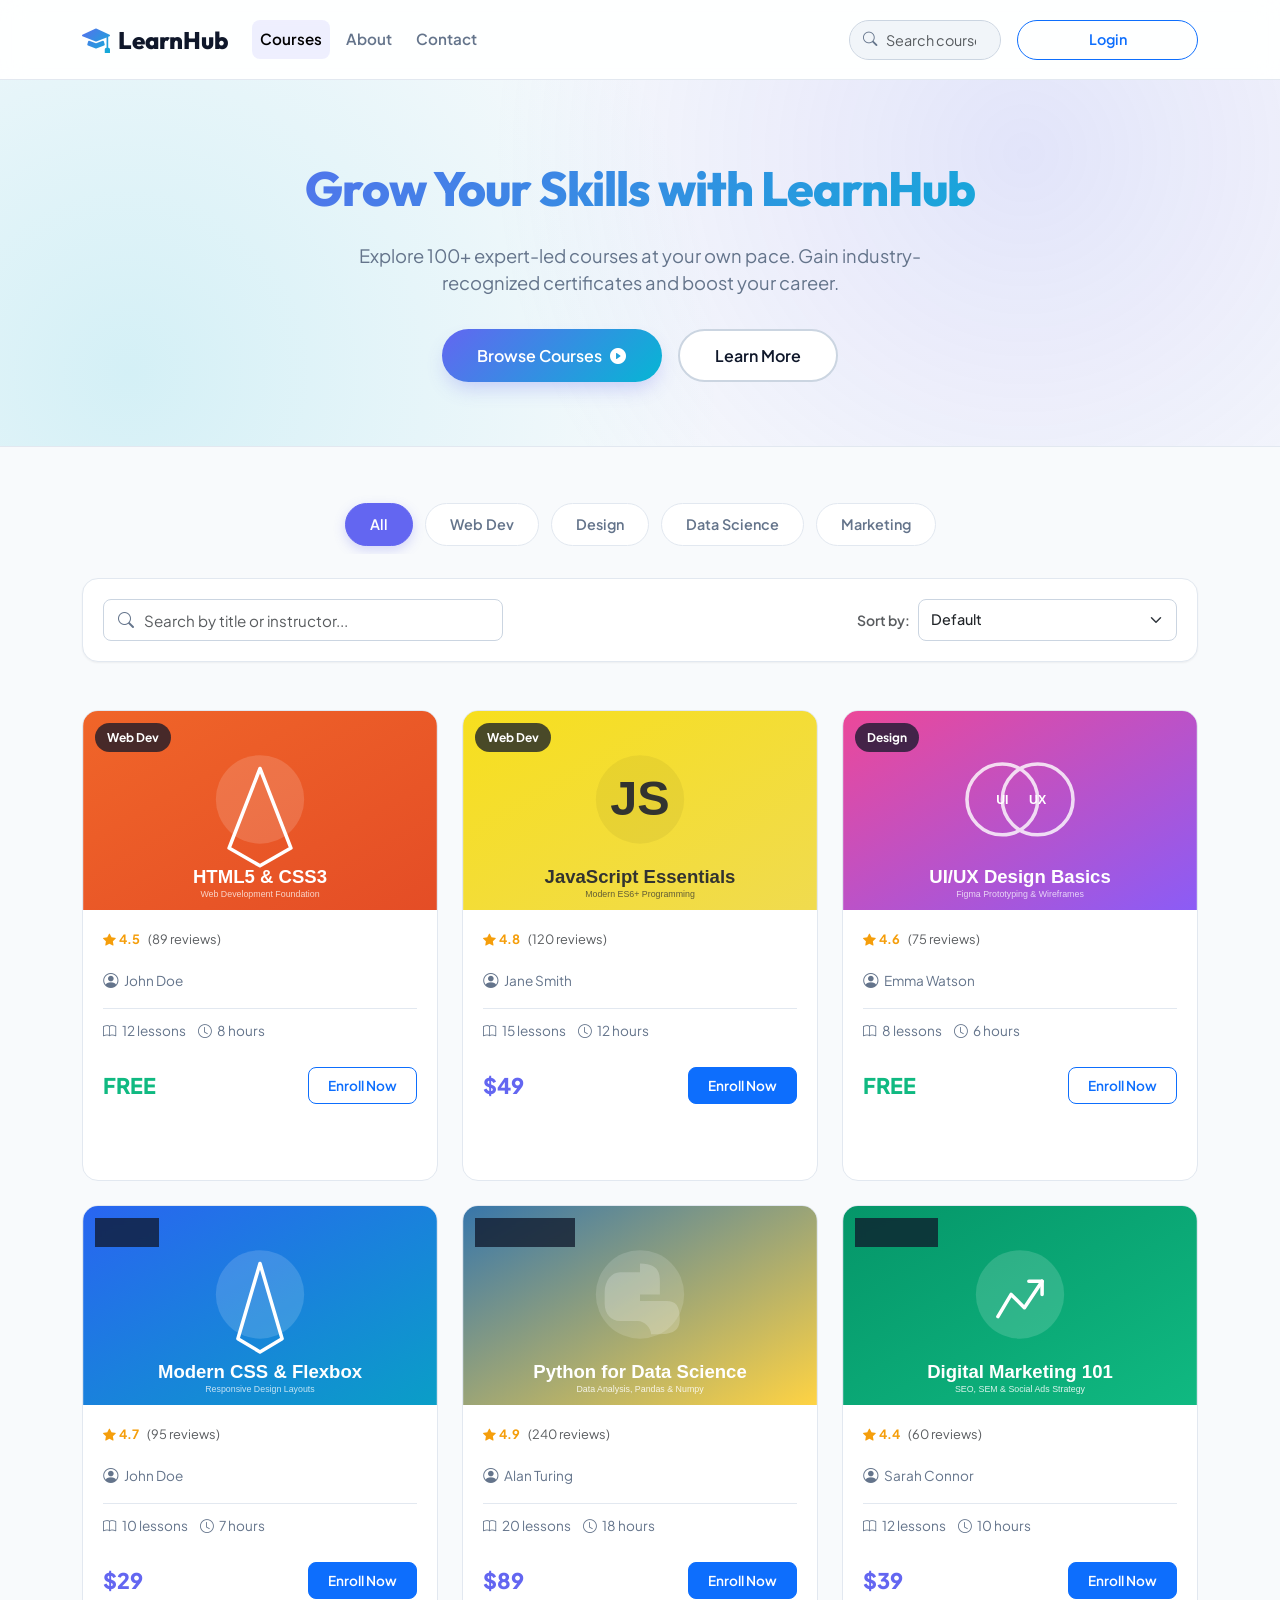
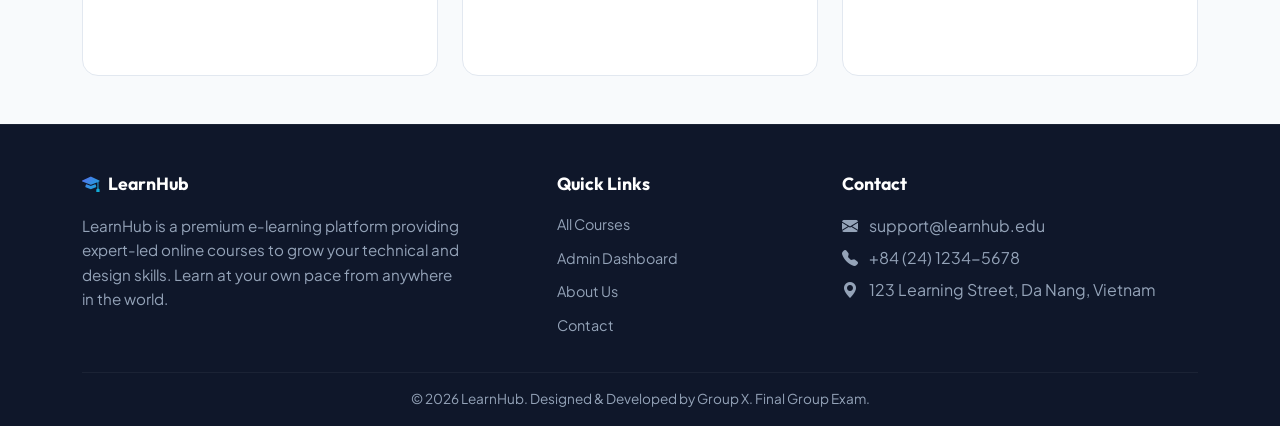
==== commit a477e738: "thêm app.js, sửa 1 tí index.html" ====
--- a/index.html
+++ b/index.html
@@ -37,10 +37,10 @@
                         <a class="nav-link nav-link-custom active" href="index.html" id="nav-home">Courses</a>
                     </li>
                     <li class="nav-item">
-                        <a class="nav-link nav-link-custom" href="#" id="nav-about">About</a>
+                        <a class="nav-link nav-link-custom" href="#footer-about" id="nav-about">About</a>
                     </li>
                     <li class="nav-item">
-                        <a class="nav-link nav-link-custom" href="#" id="nav-contact">Contact</a>
+                        <a class="nav-link nav-link-custom" href="#footer-contact" id="nav-contact">Contact</a>
                     </li>
                 </ul>
                 
@@ -308,7 +308,8 @@
     <footer class="footer-custom pt-5 pb-3">
         <div class="container">
             <div class="row g-4 mb-4">
-                <div class="col-12 col-md-5">
+                
+                <div class="col-12 col-md-5" id="footer-about">
                     <h4 class="footer-title d-flex align-items-center gap-2">
                         <i class="bi bi-mortarboard-fill text-gradient"></i> LearnHub
                     </h4>
@@ -318,10 +319,11 @@
                     <h4 class="footer-title">Quick Links</h4>
                     <a href="index.html" class="footer-link">All Courses</a>
                     <a href="admin.html" class="footer-link">Admin Dashboard</a>
-                    <a href="#" class="footer-link">About Us</a>
-                    <a href="#" class="footer-link">Contact</a>
-                </div>
-                <div class="col-6 col-md-4">
+                    <a href="#footer-about" class="footer-link">About Us</a>
+                    <a href="#footer-contact" class="footer-link">Contact</a>
+                </div>
+                <!-- Thêm id="footer-contact" ở đây -->
+                <div class="col-6 col-md-4" id="footer-contact">
                     <h4 class="footer-title">Contact</h4>
                     <p class="mb-2"><i class="bi bi-envelope-fill me-2"></i> support@learnhub.edu</p>
                     <p class="mb-2"><i class="bi bi-telephone-fill me-2"></i> +84 (24) 1234-5678</p>
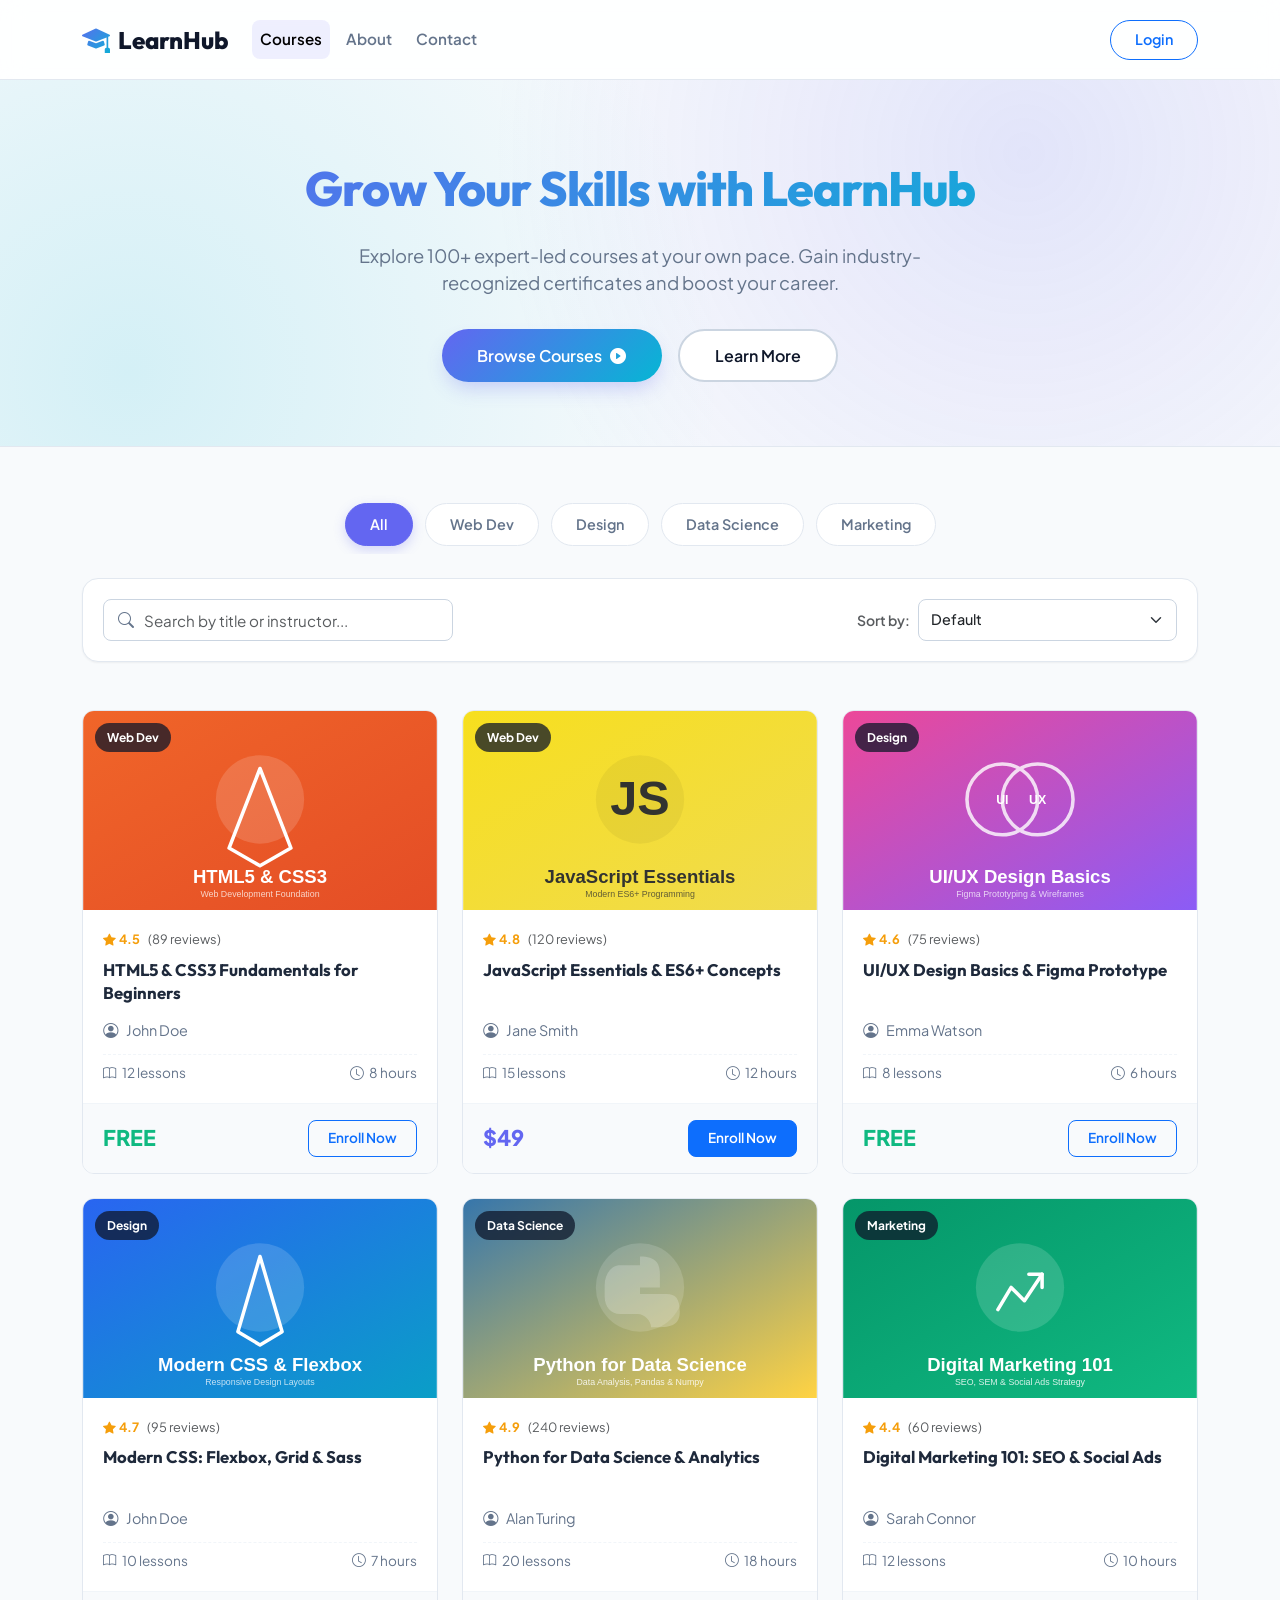
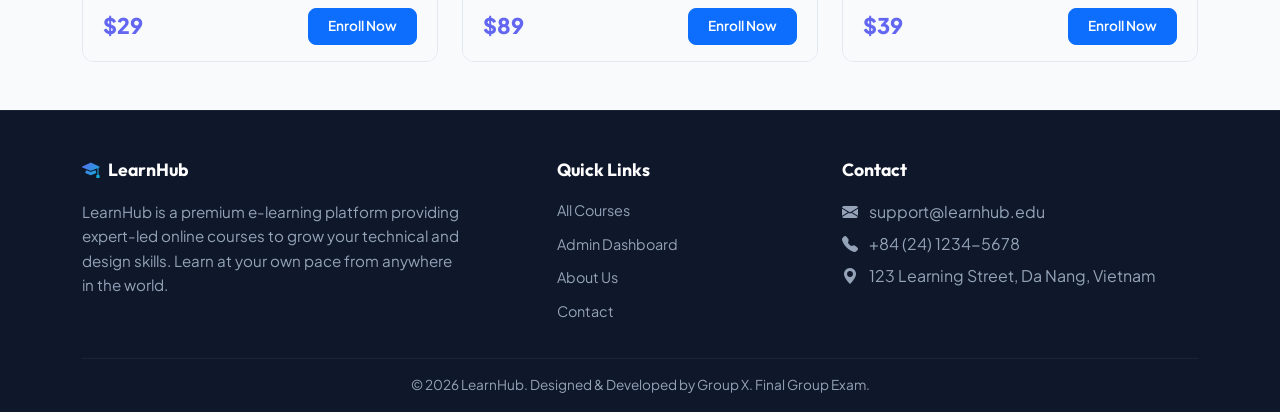
==== commit 125341f0: "đã sửa lỗi" ====
--- a/index.html
+++ b/index.html
@@ -16,6 +16,36 @@
     
     <!-- Custom Style -->
     <link rel="stylesheet" href="style.css">
+
+    <!-- CSS bổ sung: Hiệu ứng mở rộng cho thanh search & chống vỡ ảnh -->
+    <style>
+        /* Hiệu ứng thanh tìm kiếm mở rộng (expand/grow) khi focus */
+        .search-grid-control input {
+            transition: all 0.3s ease-in-out;
+            width: 100%;
+        }
+        .search-grid-control {
+            position: relative;
+            flex-grow: 1;
+            max-width: 350px;
+            transition: all 0.3s ease-in-out;
+        }
+        @media (min-width: 768px) {
+            .search-grid-control:focus-within {
+                max-width: 480px;
+            }
+        }
+        /* Đảm bảo tiêu đề course hiển thị gọn gàng không bị che */
+        .course-title {
+            display: -webkit-box;
+            -webkit-line-clamp: 2;
+            -webkit-box-orient: vertical;
+            overflow: hidden;
+            text-overflow: ellipsis;
+            min-height: 2.8rem;
+            line-height: 1.4;
+        }
+    </style>
 </head>
 <body>
 
@@ -44,14 +74,8 @@
                     </li>
                 </ul>
                 
+                <!-- Đã xóa thanh tìm kiếm trên Navbar, chỉ giữ lại nút Login -->
                 <div class="d-flex align-items-center flex-column flex-lg-row gap-3">
-                    <!-- Search Input in Navbar -->
-                    <div class="nav-search w-100">
-                        <i class="bi bi-search"></i>
-                        <input type="text" class="form-control" id="nav-search-input" placeholder="Search courses...">
-                        <i class="bi bi-x-circle-fill clear-search" id="nav-search-clear" aria-label="Clear Search"></i>
-                    </div>
-                    
                     <button class="btn btn-outline-primary btn-login w-100" id="btn-login-trigger">Login</button>
                 </div>
             </div>
@@ -86,7 +110,7 @@
             </div>
         </div>
 
-        <!-- Toolbar / Controls (Search + Sort) -->
+        <!-- Toolbar / Controls (Search có hiệu ứng mở rộng + Sort) -->
         <div class="controls-container d-flex flex-column flex-md-row justify-content-between align-items-center gap-3 mb-5">
             <div class="search-grid-control">
                 <i class="bi bi-search"></i>
@@ -111,7 +135,7 @@
             <div class="col course-card-item" data-category="Web Dev" data-price="0" data-rating="4.5">
                 <div class="course-card">
                     <div class="course-image-wrapper">
-                        <img src="images/html.svg" alt="HTML5 & CSS3 Fundamentals">
+                        <img src="images/html.svg" alt="HTML5 & CSS3 Fundamentals" onerror="this.src='https://images.unsplash.com/photo-1542838132-92c53300491e?w=400&auto=format&fit=crop&q=80'">
                         <span class="course-badge">Web Dev</span>
                     </div>
                     <div class="course-body">
@@ -142,7 +166,7 @@
             <div class="col course-card-item" data-category="Web Dev" data-price="49" data-rating="4.8">
                 <div class="course-card">
                     <div class="course-image-wrapper">
-                        <img src="images/javascript.svg" alt="JavaScript Essentials">
+                        <img src="images/javascript.svg" alt="JavaScript Essentials" onerror="this.src='https://images.unsplash.com/photo-1579468118864-1b9ea3c0db4a?w=400&auto=format&fit=crop&q=80'">
                         <span class="course-badge">Web Dev</span>
                     </div>
                     <div class="course-body">
@@ -173,7 +197,7 @@
             <div class="col course-card-item" data-category="Design" data-price="0" data-rating="4.6">
                 <div class="course-card">
                     <div class="course-image-wrapper">
-                        <img src="images/uiux.svg" alt="UI/UX Design Basics">
+                        <img src="images/uiux.svg" alt="UI/UX Design Basics" onerror="this.src='https://images.unsplash.com/photo-1581291518633-83b4ebd1d83e?w=400&auto=format&fit=crop&q=80'">
                         <span class="course-badge">Design</span>
                     </div>
                     <div class="course-body">
@@ -204,7 +228,7 @@
             <div class="col course-card-item" data-category="Design" data-price="29" data-rating="4.7">
                 <div class="course-card">
                     <div class="course-image-wrapper">
-                        <img src="images/css.svg" alt="Modern CSS">
+                        <img src="images/css.svg" alt="Modern CSS" onerror="this.src='https://images.unsplash.com/photo-1507238691740-187a5b1d37b8?w=400&auto=format&fit=crop&q=80'">
                         <span class="course-badge">Design</span>
                     </div>
                     <div class="course-body">
@@ -235,7 +259,7 @@
             <div class="col course-card-item" data-category="Data Science" data-price="89" data-rating="4.9">
                 <div class="course-card">
                     <div class="course-image-wrapper">
-                        <img src="images/python.svg" alt="Python for Data Science">
+                        <img src="images/python.svg" alt="Python for Data Science" onerror="this.src='https://images.unsplash.com/photo-1526374965328-7f61d4dc18c5?w=400&auto=format&fit=crop&q=80'">
                         <span class="course-badge">Data Science</span>
                     </div>
                     <div class="course-body">
@@ -266,7 +290,7 @@
             <div class="col course-card-item" data-category="Marketing" data-price="39" data-rating="4.4">
                 <div class="course-card">
                     <div class="course-image-wrapper">
-                        <img src="images/marketing.svg" alt="Digital Marketing 101">
+                        <img src="images/marketing.svg" alt="Digital Marketing 101" onerror="this.src='https://images.unsplash.com/photo-1460925895917-afdab827c52f?w=400&auto=format&fit=crop&q=80'">
                         <span class="course-badge">Marketing</span>
                     </div>
                     <div class="course-body">
@@ -322,7 +346,6 @@
                     <a href="#footer-about" class="footer-link">About Us</a>
                     <a href="#footer-contact" class="footer-link">Contact</a>
                 </div>
-                <!-- Thêm id="footer-contact" ở đây -->
                 <div class="col-6 col-md-4" id="footer-contact">
                     <h4 class="footer-title">Contact</h4>
                     <p class="mb-2"><i class="bi bi-envelope-fill me-2"></i> support@learnhub.edu</p>
@@ -343,4 +366,4 @@
     <!-- Link App JS (Shared state) -->
     <script src="app.js"></script>
 </body>
-</html>
+</html>
--- a/style.css
+++ b/style.css
@@ -1391,3 +1391,102 @@
         font-size: 0.8rem;
     }
 }
+
+/* --- SỬA LỖI BỐ CỤC KHÓA HỌC (COURSE CARDS LAYOUT) --- */
+
+/* Đảm bảo hàng (row) luôn có flex để các card tự co giãn chiều cao bằng nhau */
+#courses-grid.row {
+    display: flex;
+    flex-wrap: wrap;
+}
+
+/* Đảm bảo mỗi item chiếm trọn chiều cao bằng cách sử dụng display flex */
+.course-card-item {
+    display: flex;
+    flex-direction: column;
+}
+
+/* Khung card chính bao bọc toàn bộ nội dung */
+.course-card {
+    display: flex;
+    flex-direction: column;
+    height: 100%; /* Giúp tất cả các card có chiều cao đồng đều trong một hàng */
+    background: #ffffff;
+    border: 1px solid #e2e8f0;
+    border-radius: 12px;
+    overflow: hidden;
+    transition: transform 0.2s ease, box-shadow 0.2s ease;
+}
+
+.course-card:hover {
+    transform: translateY(-4px);
+    box-shadow: 0 10px 20px rgba(0, 0, 0, 0.08);
+}
+
+/* Phần hình ảnh khóa học cố định tỉ lệ, tránh bị bóp méo */
+.course-image-wrapper {
+    position: relative;
+    width: 100%;
+    height: 160px;
+    overflow: hidden;
+    background-color: #f8fafc;
+}
+
+.course-image-wrapper img {
+    width: 100%;
+    height: 100%;
+    object-fit: cover;
+}
+
+/* Thân card chứa nội dung (Tiêu đề, Giảng viên, Meta) */
+.course-body {
+    display: flex;
+    flex-direction: column;
+    flex-grow: 1; /* Đẩy phần footer xuống dưới cùng của card */
+    padding: 1.25rem;
+}
+
+/* Giới hạn tiêu đề khóa học tối đa 2 dòng để tránh lệch layout */
+.course-title {
+    font-size: 1.05rem;
+    font-weight: 700;
+    color: #1e293b;
+    margin-bottom: 0.75rem;
+    display: -webkit-box;
+    -webkit-line-clamp: 2;
+    -webkit-box-orient: vertical;
+    overflow: hidden;
+    text-overflow: ellipsis;
+    min-height: 2.8rem; /* Giữ chỗ cố định cho 2 dòng text */
+}
+
+/* Thông tin giảng viên và danh sách bài học */
+.course-instructor {
+    display: flex;
+    align-items: center;
+    gap: 0.5rem;
+    font-size: 0.9rem;
+    color: #64748b;
+    margin-bottom: 0.75rem;
+}
+
+.course-info-list {
+    display: flex;
+    justify-content: space-between;
+    font-size: 0.85rem;
+    color: #64748b;
+    margin-top: auto; /* Đẩy xuống sát footer của body */
+    padding-top: 0.5rem;
+    border-top: 1px dashed #f1f5f9;
+}
+
+/* Footer của card chứa giá và nút Enroll luôn thẳng hàng ở đáy */
+.course-footer {
+    display: flex;
+    align-items: center;
+    justify-content: space-between;
+    padding: 1rem 1.25rem;
+    background-color: #f8fafc;
+    border-top: 1px solid #f1f5f9;
+    margin-top: auto;
+}
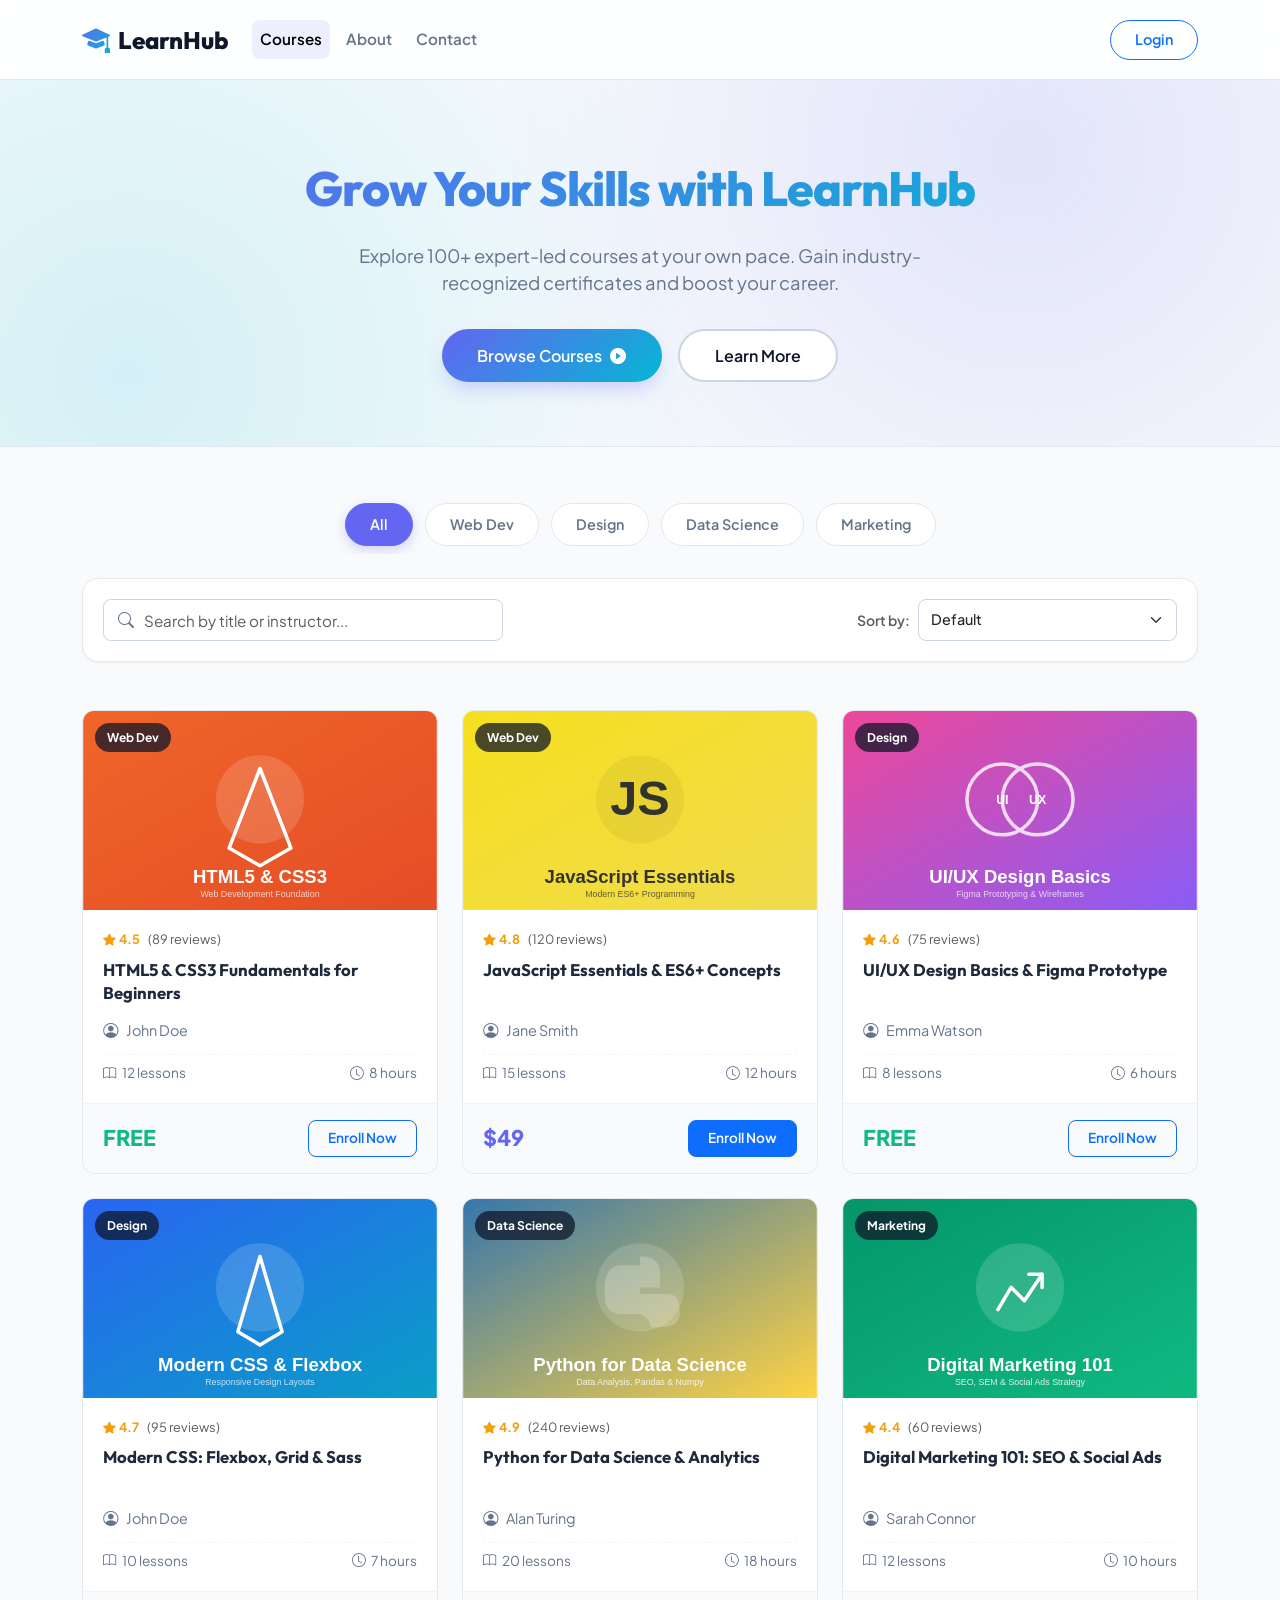
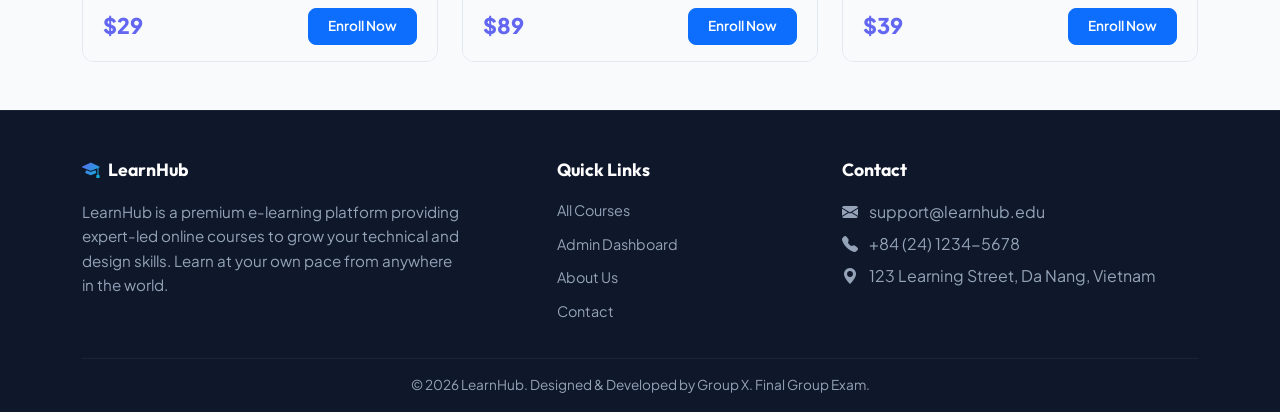
==== commit 67bf34c0: "đã sửa lỗi" ====
--- a/index.html
+++ b/index.html
@@ -16,36 +16,6 @@
     
     <!-- Custom Style -->
     <link rel="stylesheet" href="style.css">
-
-    <!-- CSS bổ sung: Hiệu ứng mở rộng cho thanh search & chống vỡ ảnh -->
-    <style>
-        /* Hiệu ứng thanh tìm kiếm mở rộng (expand/grow) khi focus */
-        .search-grid-control input {
-            transition: all 0.3s ease-in-out;
-            width: 100%;
-        }
-        .search-grid-control {
-            position: relative;
-            flex-grow: 1;
-            max-width: 350px;
-            transition: all 0.3s ease-in-out;
-        }
-        @media (min-width: 768px) {
-            .search-grid-control:focus-within {
-                max-width: 480px;
-            }
-        }
-        /* Đảm bảo tiêu đề course hiển thị gọn gàng không bị che */
-        .course-title {
-            display: -webkit-box;
-            -webkit-line-clamp: 2;
-            -webkit-box-orient: vertical;
-            overflow: hidden;
-            text-overflow: ellipsis;
-            min-height: 2.8rem;
-            line-height: 1.4;
-        }
-    </style>
 </head>
 <body>
 
@@ -74,7 +44,7 @@
                     </li>
                 </ul>
                 
-                <!-- Đã xóa thanh tìm kiếm trên Navbar, chỉ giữ lại nút Login -->
+                <!-- Nút Login -->
                 <div class="d-flex align-items-center flex-column flex-lg-row gap-3">
                     <button class="btn btn-outline-primary btn-login w-100" id="btn-login-trigger">Login</button>
                 </div>
@@ -128,199 +98,13 @@
             </div>
         </div>
 
-        <!-- Course Cards Grid -->
+        <!-- Course Cards Grid (JS sẽ tự động render dữ liệu vào đây) -->
         <div class="row row-cols-1 row-cols-md-2 row-cols-lg-3 g-4" id="courses-grid">
-            
-            <!-- Card 1: HTML5 & CSS3 Fundamentals -->
-            <div class="col course-card-item" data-category="Web Dev" data-price="0" data-rating="4.5">
-                <div class="course-card">
-                    <div class="course-image-wrapper">
-                        <img src="images/html.svg" alt="HTML5 & CSS3 Fundamentals" onerror="this.src='https://images.unsplash.com/photo-1542838132-92c53300491e?w=400&auto=format&fit=crop&q=80'">
-                        <span class="course-badge">Web Dev</span>
-                    </div>
-                    <div class="course-body">
-                        <div class="course-meta">
-                            <span class="course-rating">
-                                <i class="bi bi-star-fill"></i> 4.5
-                            </span>
-                            <span class="text-muted">(89 reviews)</span>
-                        </div>
-                        <h3 class="course-title">HTML5 & CSS3 Fundamentals for Beginners</h3>
-                        <div class="course-instructor">
-                            <i class="bi bi-person-circle"></i>
-                            <span>John Doe</span>
-                        </div>
-                        <div class="course-info-list">
-                            <span><i class="bi bi-book"></i> 12 lessons</span>
-                            <span><i class="bi bi-clock"></i> 8 hours</span>
-                        </div>
-                    </div>
-                    <div class="course-footer">
-                        <span class="course-price free">FREE</span>
-                        <a href="course-detail.html?id=1" class="btn btn-outline-primary btn-enroll">Enroll Now</a>
-                    </div>
-                </div>
-            </div>
-
-            <!-- Card 2: JavaScript Essentials -->
-            <div class="col course-card-item" data-category="Web Dev" data-price="49" data-rating="4.8">
-                <div class="course-card">
-                    <div class="course-image-wrapper">
-                        <img src="images/javascript.svg" alt="JavaScript Essentials" onerror="this.src='https://images.unsplash.com/photo-1579468118864-1b9ea3c0db4a?w=400&auto=format&fit=crop&q=80'">
-                        <span class="course-badge">Web Dev</span>
-                    </div>
-                    <div class="course-body">
-                        <div class="course-meta">
-                            <span class="course-rating">
-                                <i class="bi bi-star-fill"></i> 4.8
-                            </span>
-                            <span class="text-muted">(120 reviews)</span>
-                        </div>
-                        <h3 class="course-title">JavaScript Essentials & ES6+ Concepts</h3>
-                        <div class="course-instructor">
-                            <i class="bi bi-person-circle"></i>
-                            <span>Jane Smith</span>
-                        </div>
-                        <div class="course-info-list">
-                            <span><i class="bi bi-book"></i> 15 lessons</span>
-                            <span><i class="bi bi-clock"></i> 12 hours</span>
-                        </div>
-                    </div>
-                    <div class="course-footer">
-                        <span class="course-price">$49</span>
-                        <a href="course-detail.html?id=2" class="btn btn-primary btn-enroll">Enroll Now</a>
-                    </div>
-                </div>
-            </div>
-
-            <!-- Card 3: UI/UX Design Basics -->
-            <div class="col course-card-item" data-category="Design" data-price="0" data-rating="4.6">
-                <div class="course-card">
-                    <div class="course-image-wrapper">
-                        <img src="images/uiux.svg" alt="UI/UX Design Basics" onerror="this.src='https://images.unsplash.com/photo-1581291518633-83b4ebd1d83e?w=400&auto=format&fit=crop&q=80'">
-                        <span class="course-badge">Design</span>
-                    </div>
-                    <div class="course-body">
-                        <div class="course-meta">
-                            <span class="course-rating">
-                                <i class="bi bi-star-fill"></i> 4.6
-                            </span>
-                            <span class="text-muted">(75 reviews)</span>
-                        </div>
-                        <h3 class="course-title">UI/UX Design Basics & Figma Prototype</h3>
-                        <div class="course-instructor">
-                            <i class="bi bi-person-circle"></i>
-                            <span>Emma Watson</span>
-                        </div>
-                        <div class="course-info-list">
-                            <span><i class="bi bi-book"></i> 8 lessons</span>
-                            <span><i class="bi bi-clock"></i> 6 hours</span>
-                        </div>
-                    </div>
-                    <div class="course-footer">
-                        <span class="course-price free">FREE</span>
-                        <a href="course-detail.html?id=3" class="btn btn-outline-primary btn-enroll">Enroll Now</a>
-                    </div>
-                </div>
-            </div>
-
-            <!-- Card 4: Modern CSS & Responsive Design -->
-            <div class="col course-card-item" data-category="Design" data-price="29" data-rating="4.7">
-                <div class="course-card">
-                    <div class="course-image-wrapper">
-                        <img src="images/css.svg" alt="Modern CSS" onerror="this.src='https://images.unsplash.com/photo-1507238691740-187a5b1d37b8?w=400&auto=format&fit=crop&q=80'">
-                        <span class="course-badge">Design</span>
-                    </div>
-                    <div class="course-body">
-                        <div class="course-meta">
-                            <span class="course-rating">
-                                <i class="bi bi-star-fill"></i> 4.7
-                            </span>
-                            <span class="text-muted">(95 reviews)</span>
-                        </div>
-                        <h3 class="course-title">Modern CSS: Flexbox, Grid & Sass</h3>
-                        <div class="course-instructor">
-                            <i class="bi bi-person-circle"></i>
-                            <span>John Doe</span>
-                        </div>
-                        <div class="course-info-list">
-                            <span><i class="bi bi-book"></i> 10 lessons</span>
-                            <span><i class="bi bi-clock"></i> 7 hours</span>
-                        </div>
-                    </div>
-                    <div class="course-footer">
-                        <span class="course-price">$29</span>
-                        <a href="course-detail.html?id=4" class="btn btn-primary btn-enroll">Enroll Now</a>
-                    </div>
-                </div>
-            </div>
-
-            <!-- Card 5: Python for Data Science -->
-            <div class="col course-card-item" data-category="Data Science" data-price="89" data-rating="4.9">
-                <div class="course-card">
-                    <div class="course-image-wrapper">
-                        <img src="images/python.svg" alt="Python for Data Science" onerror="this.src='https://images.unsplash.com/photo-1526374965328-7f61d4dc18c5?w=400&auto=format&fit=crop&q=80'">
-                        <span class="course-badge">Data Science</span>
-                    </div>
-                    <div class="course-body">
-                        <div class="course-meta">
-                            <span class="course-rating">
-                                <i class="bi bi-star-fill"></i> 4.9
-                            </span>
-                            <span class="text-muted">(240 reviews)</span>
-                        </div>
-                        <h3 class="course-title">Python for Data Science & Analytics</h3>
-                        <div class="course-instructor">
-                            <i class="bi bi-person-circle"></i>
-                            <span>Alan Turing</span>
-                        </div>
-                        <div class="course-info-list">
-                            <span><i class="bi bi-book"></i> 20 lessons</span>
-                            <span><i class="bi bi-clock"></i> 18 hours</span>
-                        </div>
-                    </div>
-                    <div class="course-footer">
-                        <span class="course-price">$89</span>
-                        <a href="course-detail.html?id=5" class="btn btn-primary btn-enroll">Enroll Now</a>
-                    </div>
-                </div>
-            </div>
-
-            <!-- Card 6: Digital Marketing 101 -->
-            <div class="col course-card-item" data-category="Marketing" data-price="39" data-rating="4.4">
-                <div class="course-card">
-                    <div class="course-image-wrapper">
-                        <img src="images/marketing.svg" alt="Digital Marketing 101" onerror="this.src='https://images.unsplash.com/photo-1460925895917-afdab827c52f?w=400&auto=format&fit=crop&q=80'">
-                        <span class="course-badge">Marketing</span>
-                    </div>
-                    <div class="course-body">
-                        <div class="course-meta">
-                            <span class="course-rating">
-                                <i class="bi bi-star-fill"></i> 4.4
-                            </span>
-                            <span class="text-muted">(60 reviews)</span>
-                        </div>
-                        <h3 class="course-title">Digital Marketing 101: SEO & Social Ads</h3>
-                        <div class="course-instructor">
-                            <i class="bi bi-person-circle"></i>
-                            <span>Sarah Connor</span>
-                        </div>
-                        <div class="course-info-list">
-                            <span><i class="bi bi-book"></i> 12 lessons</span>
-                            <span><i class="bi bi-clock"></i> 10 hours</span>
-                        </div>
-                    </div>
-                    <div class="course-footer">
-                        <span class="course-price">$39</span>
-                        <a href="course-detail.html?id=6" class="btn btn-primary btn-enroll">Enroll Now</a>
-                    </div>
-                </div>
-            </div>
-
+            <!-- Nội dung được quản lý và render động qua app.js -->
         </div>
 
         <!-- No Courses Found Message -->
-        <div class="no-courses-found text-center my-5" id="no-courses-message">
+        <div class="no-courses-found text-center my-5" id="no-courses-message" style="display: none;">
             <div class="empty-state-icon text-muted mb-3"><i class="bi bi-search fs-1"></i></div>
             <h4 class="fw-bold">No courses found</h4>
             <p class="text-muted">We couldn't find any courses matching your search criteria. Please try again with a different term.</p>
@@ -332,7 +116,6 @@
     <footer class="footer-custom pt-5 pb-3">
         <div class="container">
             <div class="row g-4 mb-4">
-                
                 <div class="col-12 col-md-5" id="footer-about">
                     <h4 class="footer-title d-flex align-items-center gap-2">
                         <i class="bi bi-mortarboard-fill text-gradient"></i> LearnHub
@@ -363,7 +146,7 @@
     <!-- Bootstrap Bundle JS CDN -->
     <script src="https://cdn.jsdelivr.net/npm/bootstrap@5.3.3/dist/js/bootstrap.bundle.min.js"></script>
     
-    <!-- Link App JS (Shared state) -->
+    <!-- Link App JS (Shared state & Index logic) -->
     <script src="app.js"></script>
 </body>
 </html>
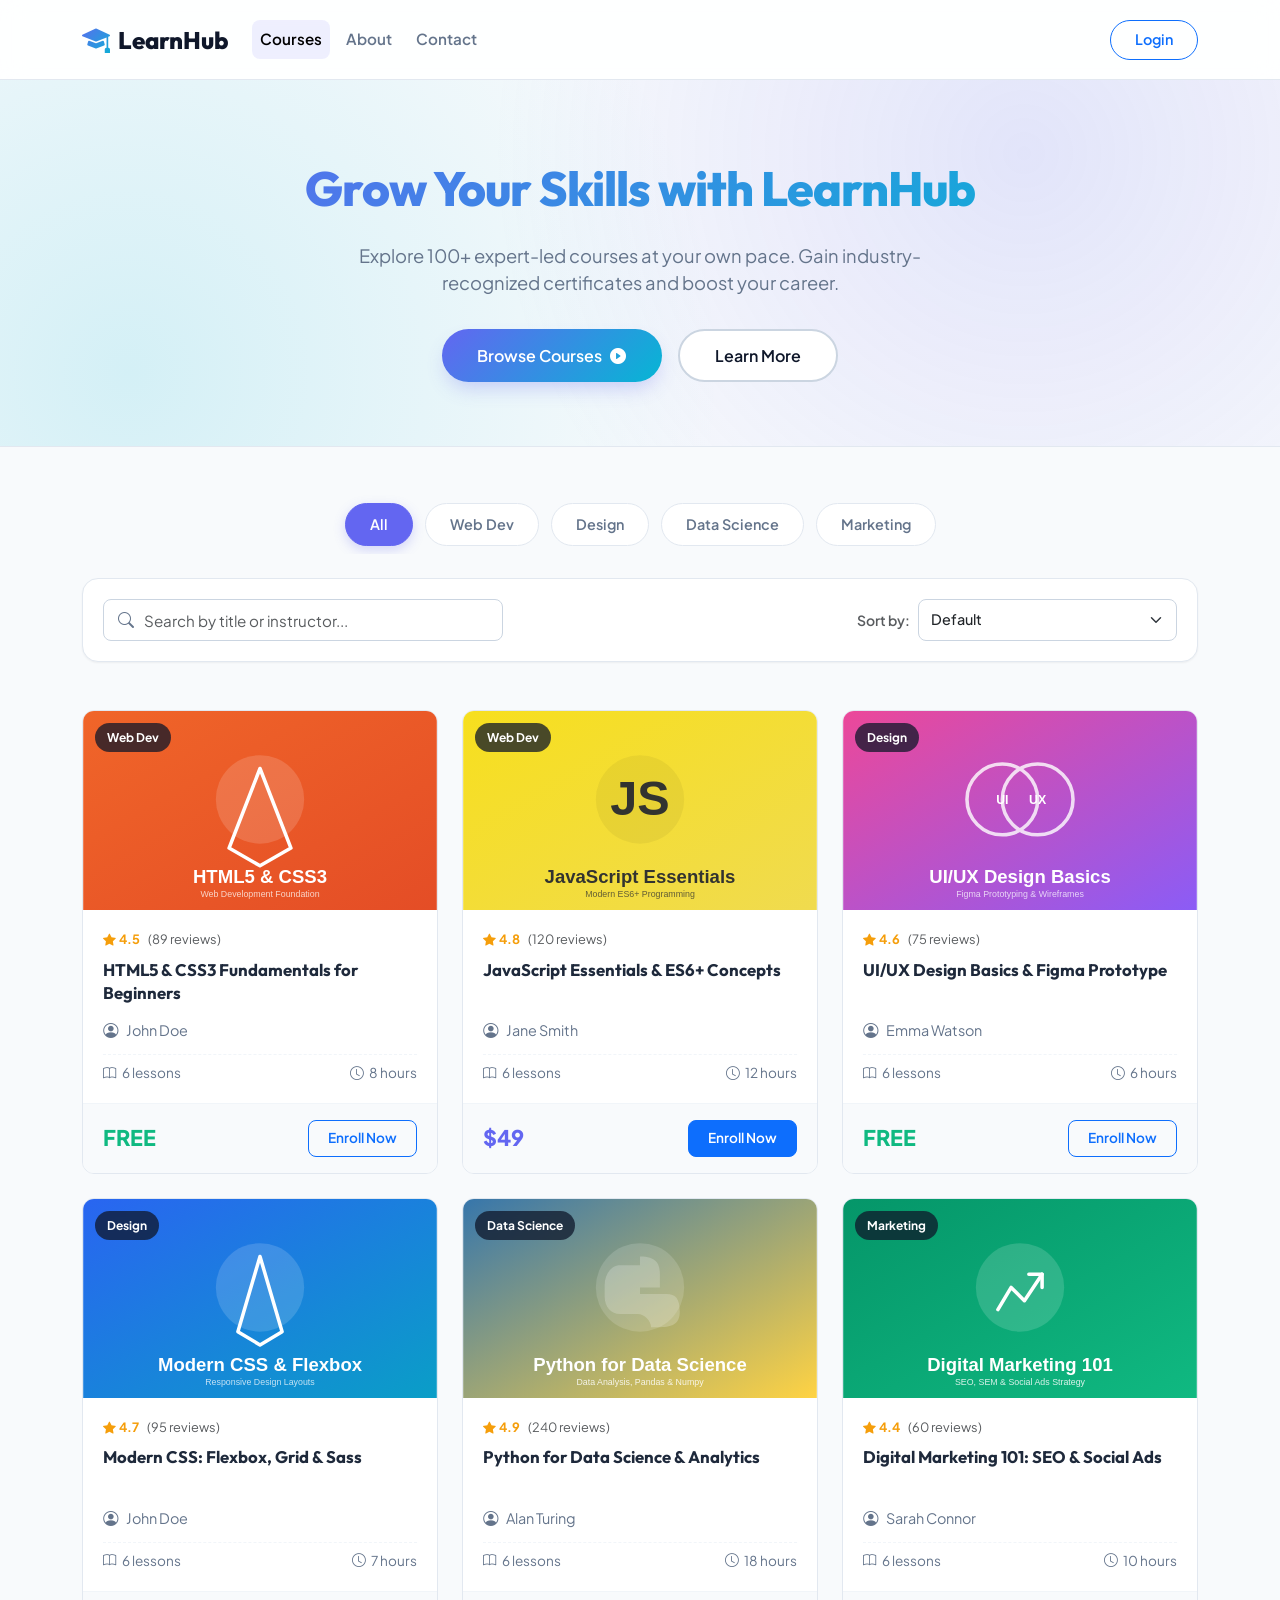
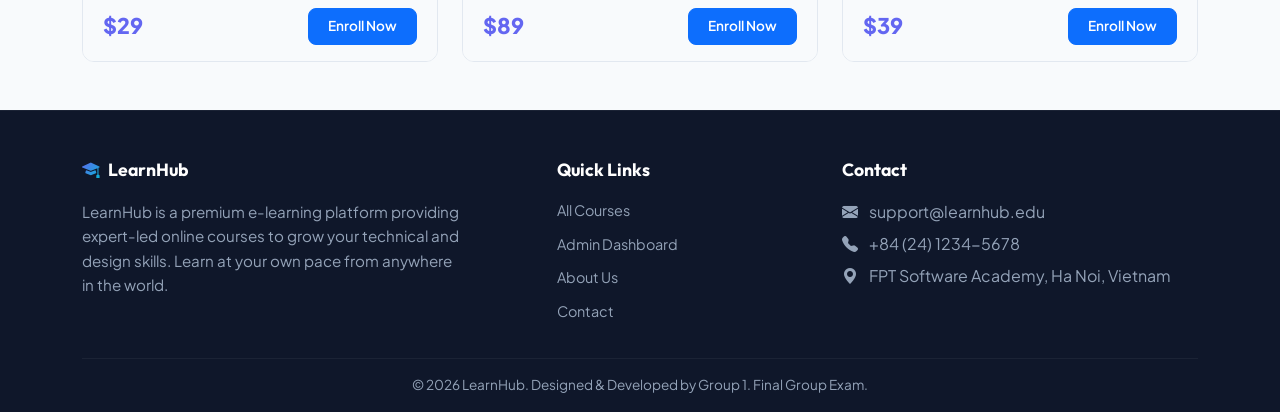
==== commit 0cc33d4a: "fix(ui): rename footer and remove checkbox" ====
--- a/index.html
+++ b/index.html
@@ -133,12 +133,12 @@
                     <h4 class="footer-title">Contact</h4>
                     <p class="mb-2"><i class="bi bi-envelope-fill me-2"></i> support@learnhub.edu</p>
                     <p class="mb-2"><i class="bi bi-telephone-fill me-2"></i> +84 (24) 1234-5678</p>
-                    <p class="mb-0"><i class="bi bi-geo-alt-fill me-2"></i> 123 Learning Street, Da Nang, Vietnam</p>
+                    <p class="mb-0"><i class="bi bi-geo-alt-fill me-2"></i> FPT Software Academy, Ha Noi, Vietnam</p>
                 </div>
             </div>
             
             <div class="copyright-line pt-3 text-center">
-                <p class="mb-0">&copy; 2026 LearnHub. Designed & Developed by Group X. Final Group Exam.</p>
+                <p class="mb-0">&copy; 2026 LearnHub. Designed & Developed by Group 1. Final Group Exam.</p>
             </div>
         </div>
     </footer>
--- a/style.css
+++ b/style.css
@@ -1299,6 +1299,14 @@
     .navbar-custom {
         padding: 0.5rem 1rem;
     }
+
+    #navbarContent {
+        background-color: #ffffff;
+        padding: 1rem;     
+        margin-top: 0.5rem;   
+        border-radius: 0.5rem;    
+        box-shadow: 0 4px 12px rgba(0, 0, 0, 0.15); 
+    }
     
     /* Responsive Admin Sidebar */
     #admin-sidebar {
